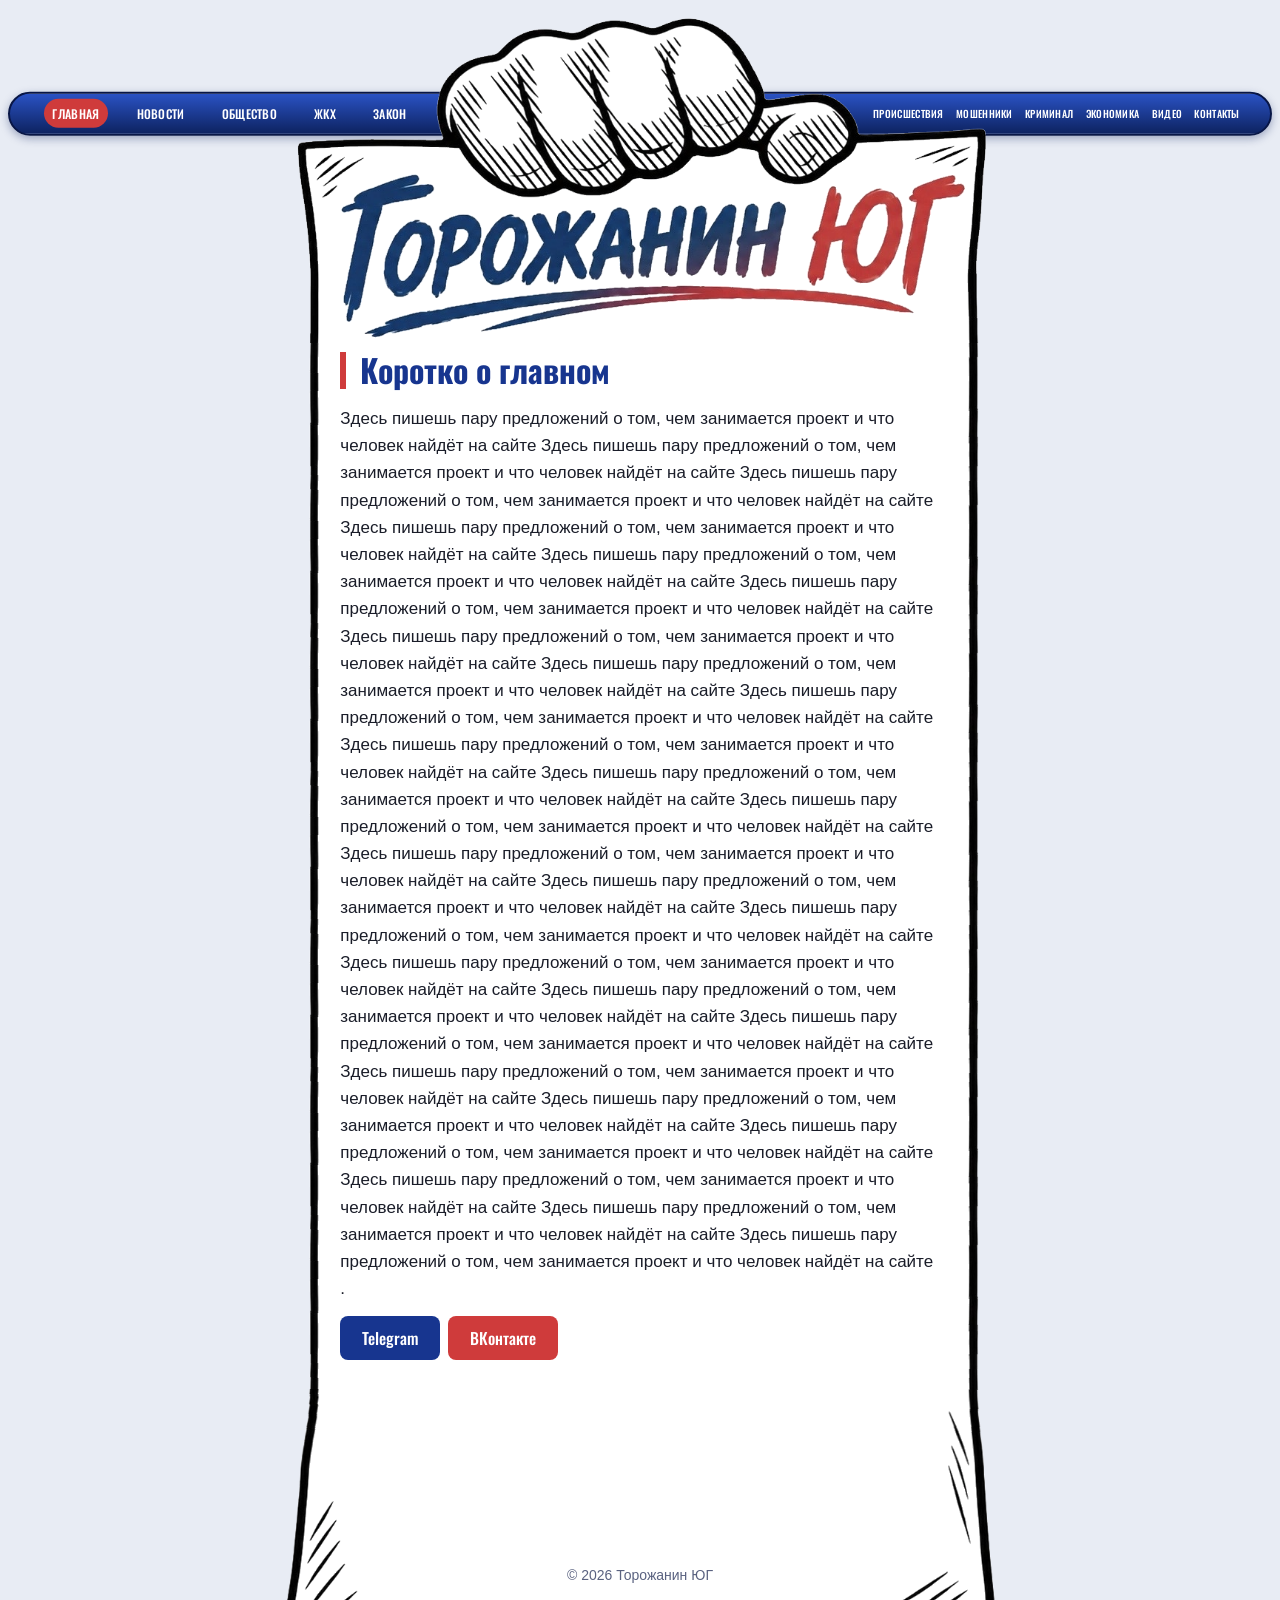
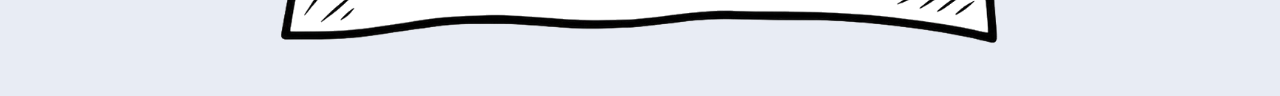
==== index.html @ 37af3f86 "Update index.html" ====
<!DOCTYPE html>
<html lang="ru">
<head>
<meta charset="UTF-8">
<meta name="viewport" content="width=device-width, initial-scale=1">
<title>Главная — Торожанин ЮГ</title>
<meta name="description" content="Торожанин ЮГ: Главная">
<link href="https://fonts.googleapis.com/css2?family=Oswald:wght@500;700&display=swap" rel="stylesheet">
<link rel="stylesheet" href="style.css">
</head>
<body>
<main>
<h1>Коротко о главном</h1>
<p>Здесь пишешь пару предложений о том, чем занимается проект и что человек найдёт на сайте
  Здесь пишешь пару предложений о том, чем занимается проект и что человек найдёт на сайте
  Здесь пишешь пару предложений о том, чем занимается проект и что человек найдёт на сайте
  Здесь пишешь пару предложений о том, чем занимается проект и что человек найдёт на сайте
  
  Здесь пишешь пару предложений о том, чем занимается проект и что человек найдёт на сайте
  
  Здесь пишешь пару предложений о том, чем занимается проект и что человек найдёт на сайте
  
  Здесь пишешь пару предложений о том, чем занимается проект и что человек найдёт на сайте
  
  Здесь пишешь пару предложений о том, чем занимается проект и что человек найдёт на сайте
  
  Здесь пишешь пару предложений о том, чем занимается проект и что человек найдёт на сайте
  
  Здесь пишешь пару предложений о том, чем занимается проект и что человек найдёт на сайте
  
  Здесь пишешь пару предложений о том, чем занимается проект и что человек найдёт на сайте
  
  Здесь пишешь пару предложений о том, чем занимается проект и что человек найдёт на сайте
  
  Здесь пишешь пару предложений о том, чем занимается проект и что человек найдёт на сайте
  
  Здесь пишешь пару предложений о том, чем занимается проект и что человек найдёт на сайте
  
  Здесь пишешь пару предложений о том, чем занимается проект и что человек найдёт на сайте
  
  Здесь пишешь пару предложений о том, чем занимается проект и что человек найдёт на сайте
  
  Здесь пишешь пару предложений о том, чем занимается проект и что человек найдёт на сайте
  
  
  Здесь пишешь пару предложений о том, чем занимается проект и что человек найдёт на сайте
  
  Здесь пишешь пару предложений о том, чем занимается проект и что человек найдёт на сайте
  
  Здесь пишешь пару предложений о том, чем занимается проект и что человек найдёт на сайте
  
  Здесь пишешь пару предложений о том, чем занимается проект и что человек найдёт на сайте
  
  Здесь пишешь пару предложений о том, чем занимается проект и что человек найдёт на сайте
  
  Здесь пишешь пару предложений о том, чем занимается проект и что человек найдёт на сайте
  
  Здесь пишешь пару предложений о том, чем занимается проект и что человек найдёт на сайте
  
  .</p>
<p><a class="btn" href="#">Telegram</a><a class="btn red" href="#">ВКонтакте</a></p>
</main>
<script src="site.js"></script>
</body>
</html>
---- style.css ----
:root{--navy:#17358f;--navy2:#0d2260;--red:#cf3b3b;--bg:#e8ecf4;--ink:#1a1d29;--W:740px;--fw:430px;
--head:"Oswald","Arial Narrow",Impact,sans-serif}
*{box-sizing:border-box}
body{margin:0;padding:0 8px 40px;background:var(--bg);color:var(--ink);font:17px/1.6 Arial,Helvetica,sans-serif;overflow-x:hidden}
.sheet{width:min(100%,var(--W));margin:0 auto}
.sheet-top{position:relative;margin-top:14px}
.sheet-top .top{display:block;width:100%;height:auto;position:relative;z-index:2;pointer-events:none}
.pill,.links{position:absolute;left:50%;top:30.3%;transform:translate(-50%,-50%);width:min(calc(100vw - 16px),1360px);height:max(13.5%,40px)}
.pill{z-index:1;border-radius:999px;border:2px solid #081646;background:linear-gradient(#2a52c4,var(--navy2));box-shadow:0 3px 8px rgba(13,34,96,.35)}
.links{z-index:3;pointer-events:none}
.menu{display:grid;grid-template-columns:minmax(0,1fr) var(--fw) minmax(0,1fr);align-items:center;height:100%;padding:0 26px}
.l,.r{display:flex;justify-content:space-around;align-items:center}
.menu a{pointer-events:auto;font:500 12px var(--head);letter-spacing:.3px;text-transform:uppercase;color:#fff;text-decoration:none;padding:6px 8px;border-radius:999px;white-space:nowrap}
.r{padding-left:12px}.r a{font-size:10px;padding:5px 6px}
.menu a:hover,.menu a.on{background:var(--red)}
.burger{display:none}
.sheet-body{margin-top:-1px;min-height:260px;padding:4px 9.5% 8px;background:url(tile.png) repeat-y;background-size:100% auto}
.sheet-bottom{position:relative;margin-top:-1px}
.sheet-bottom img{display:block;width:100%;height:auto}
.sheet-bottom p{position:absolute;left:0;right:0;bottom:26%;margin:0;text-align:center;font-size:14px;color:#5a6280}
h1{margin:6px 0 16px;padding-left:14px;border-left:6px solid var(--red);font:700 32px/1.15 var(--head);color:var(--navy)}
p{margin:0 0 14px}
.btn{display:inline-block;margin:0 8px 8px 0;padding:10px 22px;border-radius:8px;background:var(--navy);color:#fff;font:500 16px var(--head);text-decoration:none}
.btn.red{background:var(--red)}.btn:hover{background:var(--ink)}
.video{aspect-ratio:16/9;display:grid;place-items:center;margin:0 0 16px;border-radius:10px;background:#dfe5f1;color:#4a5575;text-align:center;padding:12px}
.video iframe{width:100%;height:100%;border:0;border-radius:10px}
a:focus-visible,button:focus-visible{outline:3px solid var(--red);outline-offset:3px}
@media(max-width:1279px){
.menu{display:none;position:absolute;top:calc(100% + 8px);right:10px;width:min(270px,calc(100% - 20px));height:auto;padding:10px;grid-template-columns:none;background:var(--navy2);border:2px solid #081646;border-radius:14px;pointer-events:auto}
.open .menu{display:block}
.l,.r{flex-direction:column;align-items:stretch}
.menu a,.r a{display:block;font-size:15px;padding:10px 14px}
.burger{display:block;pointer-events:auto;position:absolute;right:14px;top:50%;transform:translateY(-50%);border:0;border-radius:999px;padding:6px 16px;background:var(--red);color:#fff;font:500 13px var(--head);cursor:pointer}
}
@media(max-width:560px){body{font-size:16px}h1{font-size:26px}.sheet-body{padding:2px 9%}}
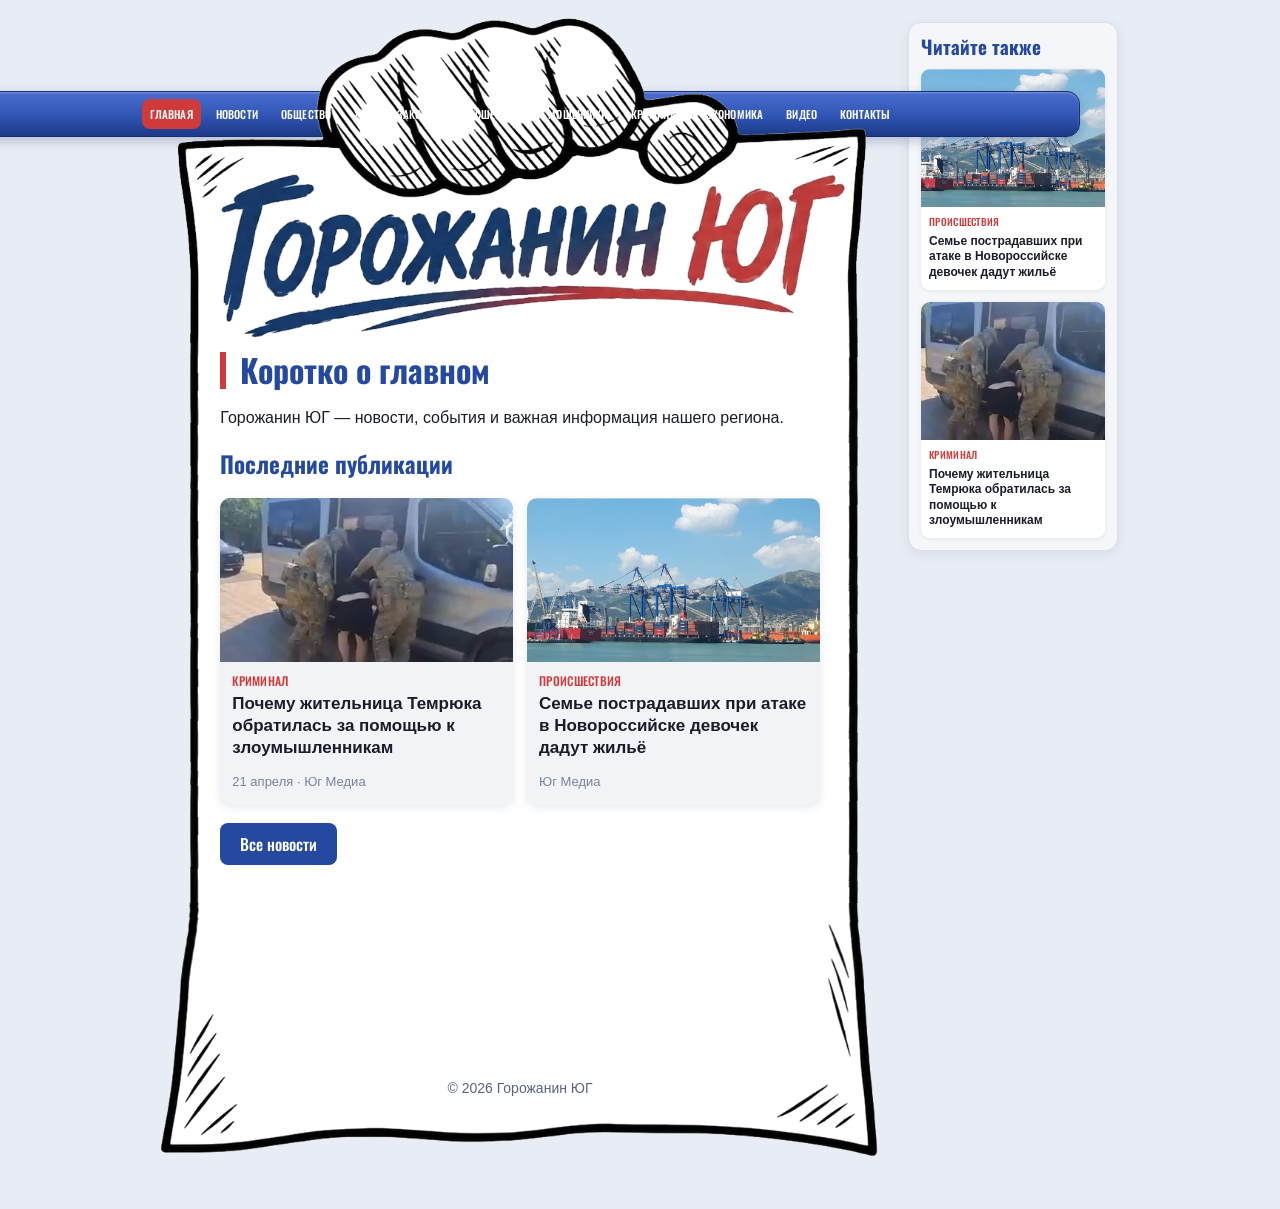
==== commit d3c32f84: "Add files via upload" ====
--- a/index.html
+++ b/index.html
@@ -1,65 +1,15 @@
 <!DOCTYPE html>
-<html lang="ru">
-<head>
-<meta charset="UTF-8">
-<meta name="viewport" content="width=device-width, initial-scale=1">
-<title>Главная — Торожанин ЮГ</title>
-<meta name="description" content="Торожанин ЮГ: Главная">
-<link href="https://fonts.googleapis.com/css2?family=Oswald:wght@500;700&display=swap" rel="stylesheet">
-<link rel="stylesheet" href="style.css">
-</head>
-<body>
-<main>
+<html lang="ru"><head>
+<meta charset="UTF-8"><meta name="viewport" content="width=device-width, initial-scale=1">
+<title>Главная — Горожанин ЮГ</title><meta name="description" content="Горожанин ЮГ: новости юга России">
+<link href="https://fonts.googleapis.com/css2?family=Oswald:wght@500;700&display=swap" rel="stylesheet"><link rel="stylesheet" href="style.css">
+</head><body><main>
 <h1>Коротко о главном</h1>
-<p>Здесь пишешь пару предложений о том, чем занимается проект и что человек найдёт на сайте
-  Здесь пишешь пару предложений о том, чем занимается проект и что человек найдёт на сайте
-  Здесь пишешь пару предложений о том, чем занимается проект и что человек найдёт на сайте
-  Здесь пишешь пару предложений о том, чем занимается проект и что человек найдёт на сайте
-  
-  Здесь пишешь пару предложений о том, чем занимается проект и что человек найдёт на сайте
-  
-  Здесь пишешь пару предложений о том, чем занимается проект и что человек найдёт на сайте
-  
-  Здесь пишешь пару предложений о том, чем занимается проект и что человек найдёт на сайте
-  
-  Здесь пишешь пару предложений о том, чем занимается проект и что человек найдёт на сайте
-  
-  Здесь пишешь пару предложений о том, чем занимается проект и что человек найдёт на сайте
-  
-  Здесь пишешь пару предложений о том, чем занимается проект и что человек найдёт на сайте
-  
-  Здесь пишешь пару предложений о том, чем занимается проект и что человек найдёт на сайте
-  
-  Здесь пишешь пару предложений о том, чем занимается проект и что человек найдёт на сайте
-  
-  Здесь пишешь пару предложений о том, чем занимается проект и что человек найдёт на сайте
-  
-  Здесь пишешь пару предложений о том, чем занимается проект и что человек найдёт на сайте
-  
-  Здесь пишешь пару предложений о том, чем занимается проект и что человек найдёт на сайте
-  
-  Здесь пишешь пару предложений о том, чем занимается проект и что человек найдёт на сайте
-  
-  Здесь пишешь пару предложений о том, чем занимается проект и что человек найдёт на сайте
-  
-  
-  Здесь пишешь пару предложений о том, чем занимается проект и что человек найдёт на сайте
-  
-  Здесь пишешь пару предложений о том, чем занимается проект и что человек найдёт на сайте
-  
-  Здесь пишешь пару предложений о том, чем занимается проект и что человек найдёт на сайте
-  
-  Здесь пишешь пару предложений о том, чем занимается проект и что человек найдёт на сайте
-  
-  Здесь пишешь пару предложений о том, чем занимается проект и что человек найдёт на сайте
-  
-  Здесь пишешь пару предложений о том, чем занимается проект и что человек найдёт на сайте
-  
-  Здесь пишешь пару предложений о том, чем занимается проект и что человек найдёт на сайте
-  
-  .</p>
-<p><a class="btn" href="#">Telegram</a><a class="btn red" href="#">ВКонтакте</a></p>
-</main>
-<script src="site.js"></script>
-</body>
-</html>
+<p>Горожанин ЮГ — новости, события и важная информация нашего региона.</p>
+<h2 class="section-title">Последние публикации</h2>
+<div class="news-grid">
+<a class="news-card" href="crime.html"><img src="news-temryuk.jpg" alt="Кадр из публикации о жительнице Темрюка"><div class="news-card-text"><span class="news-category">Криминал</span><h3>Почему жительница Темрюка обратилась за помощью к злоумышленникам</h3><span class="news-date">21 апреля · Юг Медиа</span></div></a>
+<a class="news-card" href="incidents.html"><img src="news-novorossiysk.jpg" alt="Повреждённый фасад жилого дома в Новороссийске"><div class="news-card-text"><span class="news-category">Происшествия</span><h3>Семье пострадавших при атаке в Новороссийске девочек дадут жильё</h3><span class="news-date">Юг Медиа</span></div></a>
+</div>
+<p class="all-news"><a class="btn" href="news.html">Все новости</a></p>
+</main><script src="site.js"></script></body></html>
--- a/style.css
+++ b/style.css
@@ -1,35 +1,47 @@
-:root{--navy:#17358f;--navy2:#0d2260;--red:#cf3b3b;--bg:#e8ecf4;--ink:#1a1d29;--W:740px;--fw:430px;
---head:"Oswald","Arial Narrow",Impact,sans-serif}
+ :root{--navy:#24499f;--navy2:#173477;--red:#cf3b3b;--bg:#e8ecf4;--ink:#1a1d29;--W:740px;--head:"Oswald","Arial Narrow",Impact,sans-serif}
 *{box-sizing:border-box}
-body{margin:0;padding:0 8px 40px;background:var(--bg);color:var(--ink);font:17px/1.6 Arial,Helvetica,sans-serif;overflow-x:hidden}
-.sheet{width:min(100%,var(--W));margin:0 auto}
+body{margin:0;padding:0 12px 40px;background:var(--bg);color:var(--ink);font:16px/1.6 Arial,Helvetica,sans-serif;overflow-x:hidden}
+.page-layout{width:min(100%,980px);margin:0 auto;display:flex;align-items:flex-start;gap:18px}
+.sheet{width:min(100%,var(--W));flex:0 1 740px;min-width:0;margin:0}
 .sheet-top{position:relative;margin-top:14px}
 .sheet-top .top{display:block;width:100%;height:auto;position:relative;z-index:2;pointer-events:none}
-.pill,.links{position:absolute;left:50%;top:30.3%;transform:translate(-50%,-50%);width:min(calc(100vw - 16px),1360px);height:max(13.5%,40px)}
-.pill{z-index:1;border-radius:999px;border:2px solid #081646;background:linear-gradient(#2a52c4,var(--navy2));box-shadow:0 3px 8px rgba(13,34,96,.35)}
-.links{z-index:3;pointer-events:none}
-.menu{display:grid;grid-template-columns:minmax(0,1fr) var(--fw) minmax(0,1fr);align-items:center;height:100%;padding:0 26px}
-.l,.r{display:flex;justify-content:space-around;align-items:center}
-.menu a{pointer-events:auto;font:500 12px var(--head);letter-spacing:.3px;text-transform:uppercase;color:#fff;text-decoration:none;padding:6px 8px;border-radius:999px;white-space:nowrap}
-.r{padding-left:12px}.r a{font-size:10px;padding:5px 6px}
+.pill,.links{position:absolute;left:50%;top:30.3%;transform:translate(-50%,-50%);width:min(calc(100vw - 24px),1120px);height:46px}
+.pill{z-index:1;border-radius:13px;border:1px solid #172e70;background:linear-gradient(180deg,#496ed0 0%,#3156b5 52%,#1b3987 100%);box-shadow:0 4px 12px rgba(13,34,96,.24),inset 0 1px 2px rgba(255,255,255,.28)}
+.links{z-index:4;pointer-events:none}
+.menu{display:flex;align-items:center;justify-content:center;gap:clamp(2px,.55vw,9px);height:100%;padding:0 12px;white-space:nowrap}
+.menu a{pointer-events:auto;font:500 11px var(--head);letter-spacing:.15px;text-transform:uppercase;color:#fff;text-decoration:none;padding:7px 8px;border-radius:8px;white-space:nowrap;transition:background .18s ease}
 .menu a:hover,.menu a.on{background:var(--red)}
 .burger{display:none}
-.sheet-body{margin-top:-1px;min-height:260px;padding:4px 9.5% 8px;background:url(tile.png) repeat-y;background-size:100% auto}
+.sheet-body{position:relative;z-index:1;margin-top:-1px;min-height:260px;padding:4px 9.5% 16px;background:url(tile.png) repeat-y;background-size:100% auto}
 .sheet-bottom{position:relative;margin-top:-1px}
 .sheet-bottom img{display:block;width:100%;height:auto}
 .sheet-bottom p{position:absolute;left:0;right:0;bottom:26%;margin:0;text-align:center;font-size:14px;color:#5a6280}
 h1{margin:6px 0 16px;padding-left:14px;border-left:6px solid var(--red);font:700 32px/1.15 var(--head);color:var(--navy)}
+h2{font:700 23px/1.25 var(--head);color:var(--navy)}
 p{margin:0 0 14px}
-.btn{display:inline-block;margin:0 8px 8px 0;padding:10px 22px;border-radius:8px;background:var(--navy);color:#fff;font:500 16px var(--head);text-decoration:none}
-.btn.red{background:var(--red)}.btn:hover{background:var(--ink)}
+.btn{display:inline-block;margin:0 8px 8px 0;padding:9px 20px;border-radius:8px;background:var(--navy);color:#fff;font:500 16px var(--head);text-decoration:none}
+.btn:hover{background:var(--ink)}
+.news-grid{display:grid;grid-template-columns:repeat(2,minmax(0,1fr));gap:14px}
+.news-card{display:block;overflow:hidden;border-radius:10px;background:#f1f3f7;color:var(--ink);text-decoration:none;box-shadow:0 2px 8px rgba(20,35,70,.10);transition:transform .18s,box-shadow .18s}
+.news-card:hover,.side-card:hover{transform:translateY(-2px);box-shadow:0 5px 14px rgba(20,35,70,.16)}
+.news-card img{display:block;width:100%;aspect-ratio:16/9;object-fit:cover}
+.news-card-text{padding:10px 12px 12px}
+.news-category,.side-category{display:block;color:var(--red);font:500 12px var(--head);text-transform:uppercase;letter-spacing:.3px}
+.news-card h3{margin:4px 0 8px;font:600 17px/1.3 Arial,sans-serif;color:var(--ink)}
+.news-date{font-size:13px;color:#78839b}
+.all-news{margin-top:18px}
+.article-image{display:block;width:100%;max-height:360px;object-fit:cover;border-radius:9px;margin:0 0 14px}
+.article h2{margin:0 0 8px}
+.sidebar{flex:0 0 210px;margin-top:22px;padding:12px;background:#f5f6fa;border:1px solid #d9dfed;border-radius:13px;box-shadow:0 3px 12px rgba(20,35,70,.08)}
+.sidebar h2{margin:0 0 10px;font-size:19px}
+.side-card{display:block;margin-bottom:12px;overflow:hidden;border-radius:9px;background:#fff;color:var(--ink);text-decoration:none;box-shadow:0 1px 5px rgba(20,35,70,.08);transition:transform .18s,box-shadow .18s}
+.side-card:last-child{margin-bottom:0}
+.side-card img{display:block;width:100%;aspect-ratio:4/3;object-fit:cover}
+.side-card strong{display:block;padding:5px 8px 9px;font-size:12px;line-height:1.3}
+.side-category{padding:7px 8px 0;font-size:10px}
 .video{aspect-ratio:16/9;display:grid;place-items:center;margin:0 0 16px;border-radius:10px;background:#dfe5f1;color:#4a5575;text-align:center;padding:12px}
 .video iframe{width:100%;height:100%;border:0;border-radius:10px}
 a:focus-visible,button:focus-visible{outline:3px solid var(--red);outline-offset:3px}
-@media(max-width:1279px){
-.menu{display:none;position:absolute;top:calc(100% + 8px);right:10px;width:min(270px,calc(100% - 20px));height:auto;padding:10px;grid-template-columns:none;background:var(--navy2);border:2px solid #081646;border-radius:14px;pointer-events:auto}
-.open .menu{display:block}
-.l,.r{flex-direction:column;align-items:stretch}
-.menu a,.r a{display:block;font-size:15px;padding:10px 14px}
-.burger{display:block;pointer-events:auto;position:absolute;right:14px;top:50%;transform:translateY(-50%);border:0;border-radius:999px;padding:6px 16px;background:var(--red);color:#fff;font:500 13px var(--head);cursor:pointer}
-}
-@media(max-width:560px){body{font-size:16px}h1{font-size:26px}.sheet-body{padding:2px 9%}}
+@media(max-width:900px){.page-layout{display:block;width:min(100%,740px)}.sheet{width:100%}.sidebar{width:100%;margin:14px 0 0;display:grid;grid-template-columns:repeat(2,minmax(0,1fr));gap:10px}.sidebar h2{grid-column:1/-1;margin-bottom:0}.side-card{margin:0}}
+@media(max-width:760px){.pill,.links{width:calc(100vw - 24px);height:44px}.menu{display:none;position:absolute;top:calc(100% + 8px);right:8px;width:min(280px,calc(100vw - 32px));height:auto;padding:9px;white-space:normal;align-items:stretch;flex-direction:column;gap:2px;background:var(--navy2);border:1px solid #10265f;border-radius:12px;box-shadow:0 7px 18px rgba(0,0,0,.2);pointer-events:auto}.links.open .menu{display:flex}.menu a{display:block;font-size:14px;padding:9px 12px}.burger{display:block;pointer-events:auto;position:absolute;right:12px;top:50%;transform:translateY(-50%);border:0;border-radius:8px;padding:7px 15px;background:var(--red);color:#fff;font:500 13px var(--head);cursor:pointer}}
+@media(max-width:560px){body{padding:0 7px 28px;font-size:15px}h1{font-size:26px}.sheet-body{padding:2px 8% 14px}.news-grid{grid-template-columns:1fr}.sidebar{grid-template-columns:repeat(2,minmax(0,1fr))}.news-card h3{font-size:16px}}
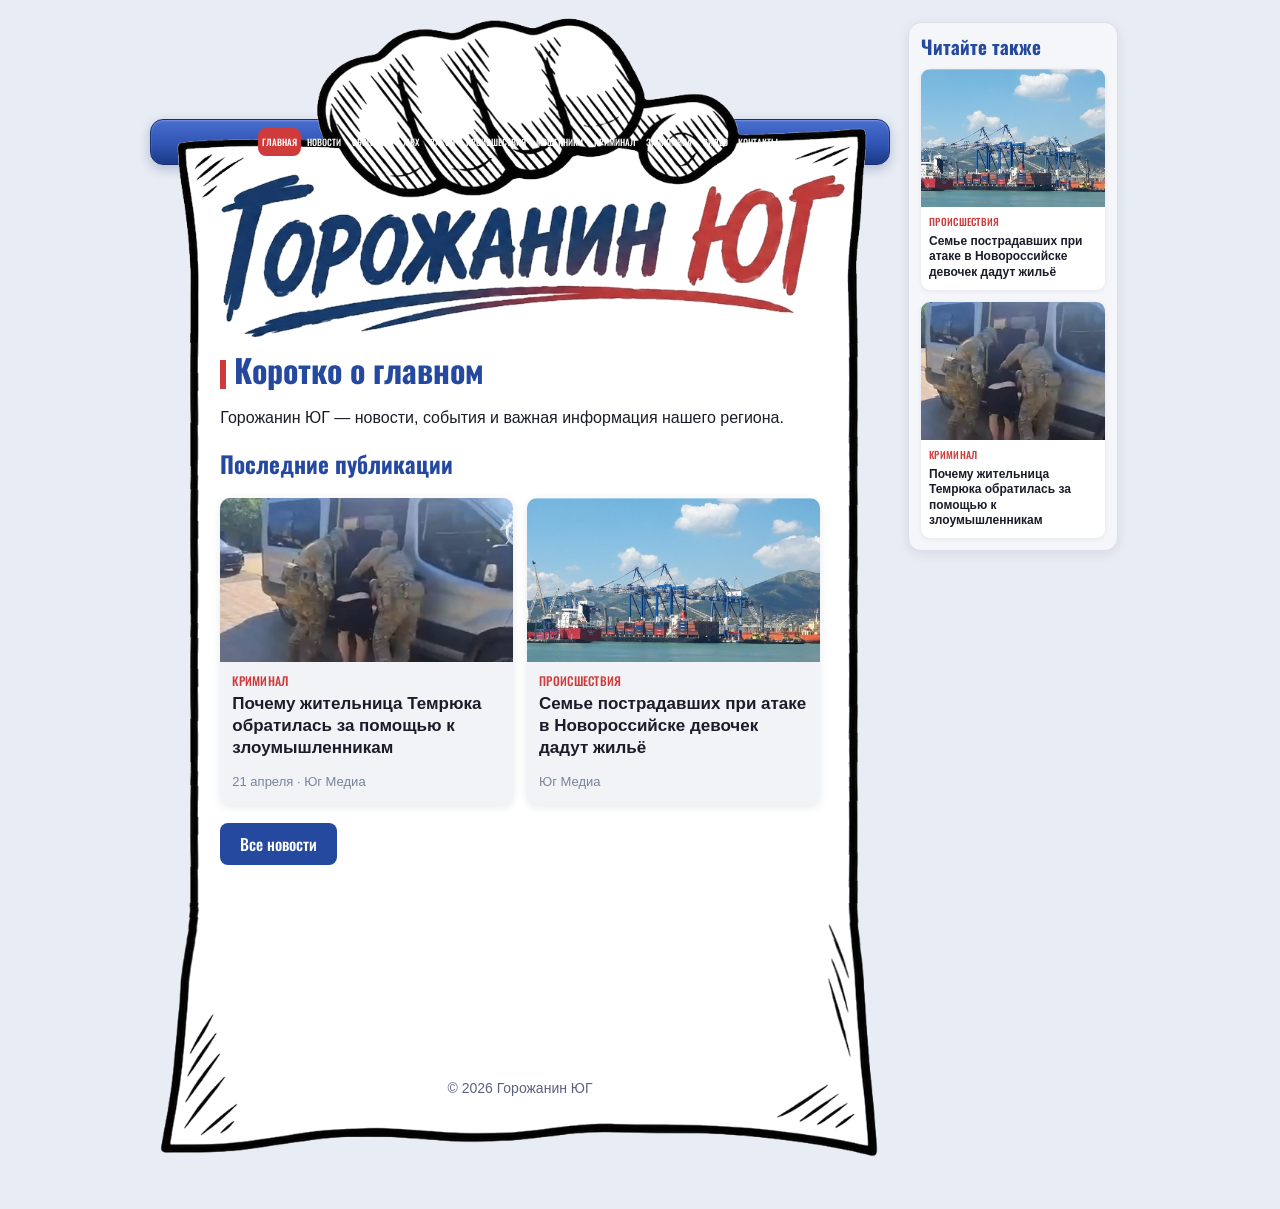
==== commit 3d08565b: "Add files via upload" ====
--- a/index.html
+++ b/index.html
@@ -2,7 +2,7 @@
 <html lang="ru"><head>
 <meta charset="UTF-8"><meta name="viewport" content="width=device-width, initial-scale=1">
 <title>Главная — Горожанин ЮГ</title><meta name="description" content="Горожанин ЮГ: новости юга России">
-<link href="https://fonts.googleapis.com/css2?family=Oswald:wght@500;700&display=swap" rel="stylesheet"><link rel="stylesheet" href="style.css">
+<link href="https://fonts.googleapis.com/css2?family=Oswald:wght@500;700&display=swap" rel="stylesheet"><link rel="stylesheet" href="style.css?v=3">
 </head><body><main>
 <h1>Коротко о главном</h1>
 <p>Горожанин ЮГ — новости, события и важная информация нашего региона.</p>
--- a/style.css
+++ b/style.css
@@ -5,18 +5,19 @@
 .sheet{width:min(100%,var(--W));flex:0 1 740px;min-width:0;margin:0}
 .sheet-top{position:relative;margin-top:14px}
 .sheet-top .top{display:block;width:100%;height:auto;position:relative;z-index:2;pointer-events:none}
-.pill,.links{position:absolute;left:50%;top:30.3%;transform:translate(-50%,-50%);width:min(calc(100vw - 24px),1120px);height:46px}
+.pill,.links{position:absolute;left:50%;top:39%;transform:translate(-50%,-50%);width:100%;height:46px}
 .pill{z-index:1;border-radius:13px;border:1px solid #172e70;background:linear-gradient(180deg,#496ed0 0%,#3156b5 52%,#1b3987 100%);box-shadow:0 4px 12px rgba(13,34,96,.24),inset 0 1px 2px rgba(255,255,255,.28)}
 .links{z-index:4;pointer-events:none}
-.menu{display:flex;align-items:center;justify-content:center;gap:clamp(2px,.55vw,9px);height:100%;padding:0 12px;white-space:nowrap}
-.menu a{pointer-events:auto;font:500 11px var(--head);letter-spacing:.15px;text-transform:uppercase;color:#fff;text-decoration:none;padding:7px 8px;border-radius:8px;white-space:nowrap;transition:background .18s ease}
+.menu{display:flex;align-items:center;justify-content:center;gap:clamp(0px,.2vw,3px);height:100%;padding:0 5px;white-space:nowrap;max-width:100%;}
+.menu a{pointer-events:auto;font:500 9px var(--head);letter-spacing:0;text-transform:uppercase;color:#fff;text-decoration:none;padding:7px 4px;border-radius:8px;white-space:nowrap;transition:background .18s ease}
 .menu a:hover,.menu a.on{background:var(--red)}
 .burger{display:none}
 .sheet-body{position:relative;z-index:1;margin-top:-1px;min-height:260px;padding:4px 9.5% 16px;background:url(tile.png) repeat-y;background-size:100% auto}
 .sheet-bottom{position:relative;margin-top:-1px}
 .sheet-bottom img{display:block;width:100%;height:auto}
 .sheet-bottom p{position:absolute;left:0;right:0;bottom:26%;margin:0;text-align:center;font-size:14px;color:#5a6280}
-h1{margin:6px 0 16px;padding-left:14px;border-left:6px solid var(--red);font:700 32px/1.15 var(--head);color:var(--navy)}
+h1{position:relative;margin:6px 0 16px;padding-left:14px;border-left:0;font:700 32px/1.15 var(--head);color:var(--navy)}
+h1::before{content:"";position:absolute;left:0;top:8px;width:6px;height:calc(100% - 8px);background:var(--red)}
 h2{font:700 23px/1.25 var(--head);color:var(--navy)}
 p{margin:0 0 14px}
 .btn{display:inline-block;margin:0 8px 8px 0;padding:9px 20px;border-radius:8px;background:var(--navy);color:#fff;font:500 16px var(--head);text-decoration:none}
@@ -43,5 +44,10 @@
 .video iframe{width:100%;height:100%;border:0;border-radius:10px}
 a:focus-visible,button:focus-visible{outline:3px solid var(--red);outline-offset:3px}
 @media(max-width:900px){.page-layout{display:block;width:min(100%,740px)}.sheet{width:100%}.sidebar{width:100%;margin:14px 0 0;display:grid;grid-template-columns:repeat(2,minmax(0,1fr));gap:10px}.sidebar h2{grid-column:1/-1;margin-bottom:0}.side-card{margin:0}}
-@media(max-width:760px){.pill,.links{width:calc(100vw - 24px);height:44px}.menu{display:none;position:absolute;top:calc(100% + 8px);right:8px;width:min(280px,calc(100vw - 32px));height:auto;padding:9px;white-space:normal;align-items:stretch;flex-direction:column;gap:2px;background:var(--navy2);border:1px solid #10265f;border-radius:12px;box-shadow:0 7px 18px rgba(0,0,0,.2);pointer-events:auto}.links.open .menu{display:flex}.menu a{display:block;font-size:14px;padding:9px 12px}.burger{display:block;pointer-events:auto;position:absolute;right:12px;top:50%;transform:translateY(-50%);border:0;border-radius:8px;padding:7px 15px;background:var(--red);color:#fff;font:500 13px var(--head);cursor:pointer}}
+@media(max-width:760px){.pill,.links{width:100%;height:44px;top:39%}.menu{display:none;position:absolute;top:calc(100% + 8px);right:8px;width:min(280px,calc(100vw - 32px));height:auto;padding:9px;white-space:normal;align-items:stretch;flex-direction:column;gap:2px;background:var(--navy2);border:1px solid #10265f;border-radius:12px;box-shadow:0 7px 18px rgba(0,0,0,.2);pointer-events:auto}.links.open .menu{display:flex}.menu a{display:block;font-size:14px;padding:9px 12px}.burger{display:block;pointer-events:auto;position:absolute;right:12px;top:50%;transform:translateY(-50%);border:0;border-radius:8px;padding:7px 15px;background:var(--red);color:#fff;font:500 13px var(--head);cursor:pointer}}
 @media(max-width:560px){body{padding:0 7px 28px;font-size:15px}h1{font-size:26px}.sheet-body{padding:2px 8% 14px}.news-grid{grid-template-columns:1fr}.sidebar{grid-template-columns:repeat(2,minmax(0,1fr))}.news-card h3{font-size:16px}}
+
+@media(min-width:761px) and (max-width:1050px){.menu{gap:1px;padding:0 6px}.menu a{font-size:9px;padding:7px 4px}}
+
+/* Header alignment correction v2 */
+@media(min-width:761px){.sheet-top .top{position:relative}.pill,.links{max-width:100%;}}
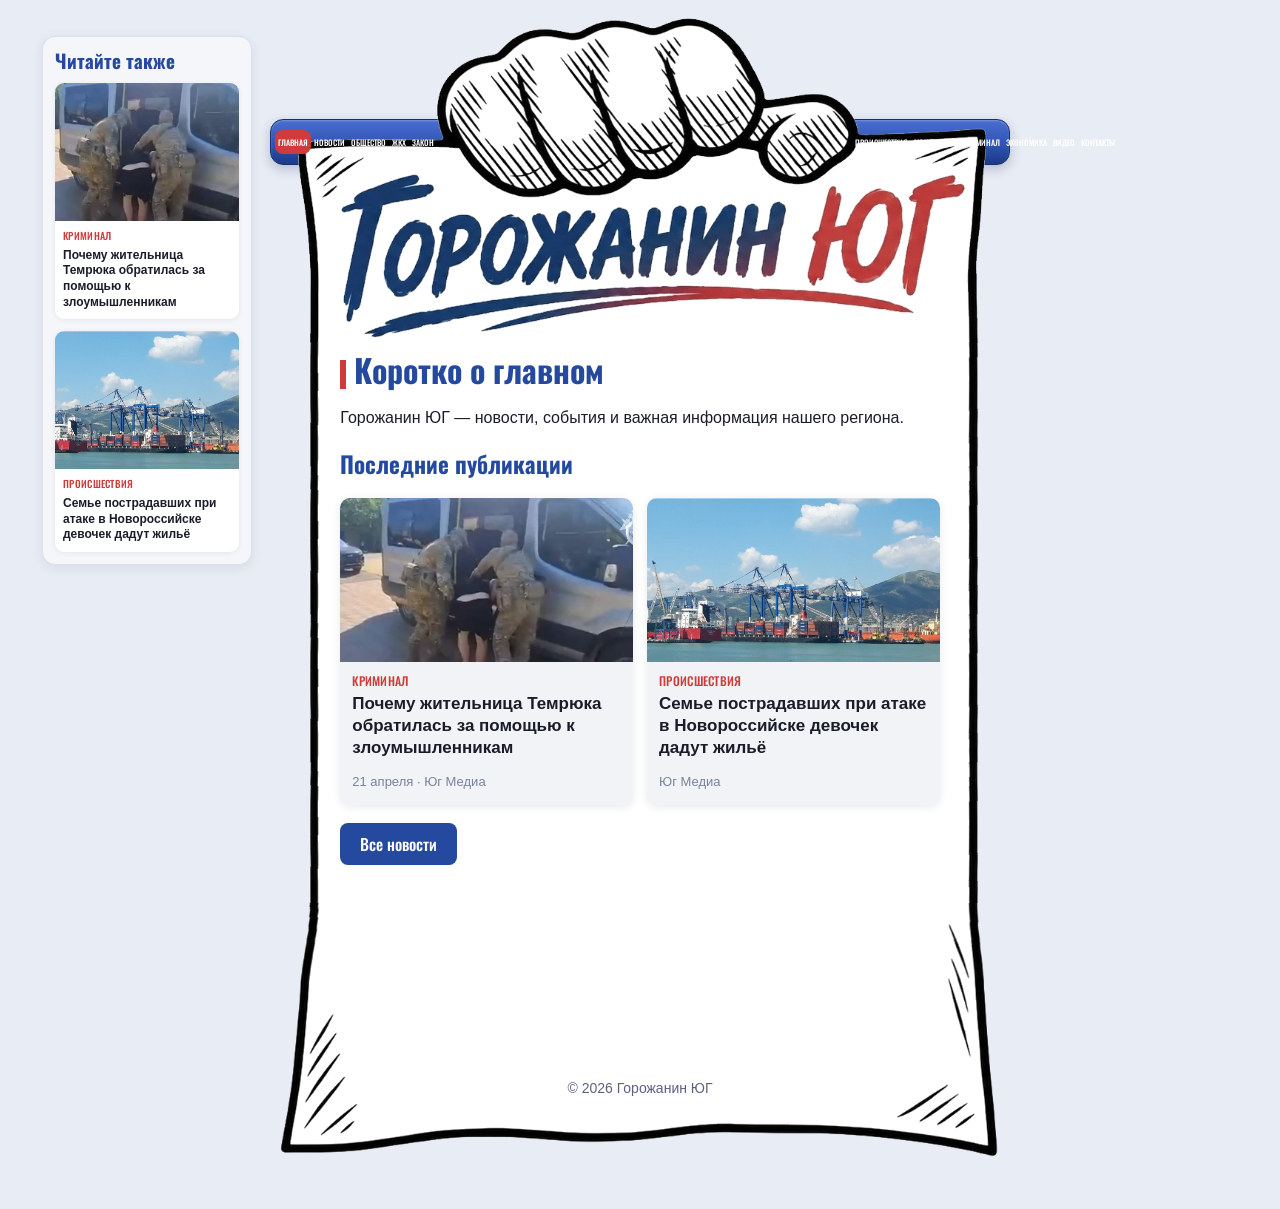
==== commit 97ee85d6: "Add files via upload" ====
--- a/index.html
+++ b/index.html
@@ -2,7 +2,7 @@
 <html lang="ru"><head>
 <meta charset="UTF-8"><meta name="viewport" content="width=device-width, initial-scale=1">
 <title>Главная — Горожанин ЮГ</title><meta name="description" content="Горожанин ЮГ: новости юга России">
-<link href="https://fonts.googleapis.com/css2?family=Oswald:wght@500;700&display=swap" rel="stylesheet"><link rel="stylesheet" href="style.css?v=3">
+<link href="https://fonts.googleapis.com/css2?family=Oswald:wght@500;700&display=swap" rel="stylesheet"><link rel="stylesheet" href="style.css?v=4">
 </head><body><main>
 <h1>Коротко о главном</h1>
 <p>Горожанин ЮГ — новости, события и важная информация нашего региона.</p>
--- a/style.css
+++ b/style.css
@@ -51,3 +51,98 @@
 
 /* Header alignment correction v2 */
 @media(min-width:761px){.sheet-top .top{position:relative}.pill,.links{max-width:100%;}}
+
+
+/* ===== FINAL LAYOUT FIX ===== */
+/* Keep the paper centered in the viewport; sidebar sits to its left without shifting it. */
+.page-layout{
+  display:block;
+  position:relative;
+  width:100%;
+  max-width:none;
+  margin:0 auto;
+}
+.sheet{
+  width:min(100%, var(--W));
+  margin:14px auto 0;
+  flex:none;
+}
+.sidebar{
+  position:absolute;
+  top:22px;
+  left:calc(50% - (var(--W) / 2) - 228px);
+  right:auto;
+  width:210px;
+  margin:0;
+  z-index:5;
+}
+/* Keep the fist artwork above the navigation bar. */
+.sheet-top{position:relative; isolation:isolate;}
+.sheet-top .top{position:relative;z-index:3;}
+.pill{z-index:1;}
+.links{z-index:4;}
+/* The menu has two groups, leaving the central fist area completely empty. */
+.menu{
+  display:grid;
+  grid-template-columns:minmax(0,21fr) minmax(0,58fr) minmax(0,21fr);
+  align-items:center;
+  justify-content:stretch;
+  gap:0;
+  padding:0 5px;
+}
+.menu-group{
+  display:flex;
+  align-items:center;
+  justify-content:space-around;
+  min-width:0;
+  gap:0;
+}
+.menu-gap{width:100%;display:block;}
+.menu-group a{
+  font-size:8px;
+  padding:6px 3px;
+  letter-spacing:0;
+}
+/* Responsive: sidebar moves below the centered paper on narrower screens. */
+@media(max-width:1100px){
+  .page-layout{width:min(100%,740px);}
+  .sheet{width:100%;margin:14px auto 0;}
+  .sidebar{
+    position:static;
+    width:100%;
+    margin:14px auto 0;
+    display:grid;
+    grid-template-columns:repeat(2,minmax(0,1fr));
+    gap:10px;
+  }
+  .sidebar h2{grid-column:1/-1;margin:0;}
+  .side-card{margin:0;}
+}
+@media(max-width:760px){
+  .pill,.links{width:100%;height:44px;top:39%;}
+  .menu{
+    display:none;
+    position:absolute;
+    top:calc(100% + 8px);
+    right:8px;
+    width:min(280px,calc(100vw - 32px));
+    height:auto;
+    padding:9px;
+    white-space:normal;
+    align-items:stretch;
+    grid-template-columns:1fr;
+    gap:0;
+    background:var(--navy2);
+    border:1px solid #10265f;
+    border-radius:12px;
+    box-shadow:0 7px 18px rgba(0,0,0,.2);
+    pointer-events:auto;
+  }
+  .links.open .menu{display:flex;}
+  .menu-group{display:flex;flex-direction:column;align-items:stretch;}
+  .menu-gap{display:none;}
+  .menu a,.menu-group a{display:block;font-size:14px;padding:9px 12px;}
+}
+@media(max-width:560px){
+  .sidebar{grid-template-columns:repeat(2,minmax(0,1fr));}
+}
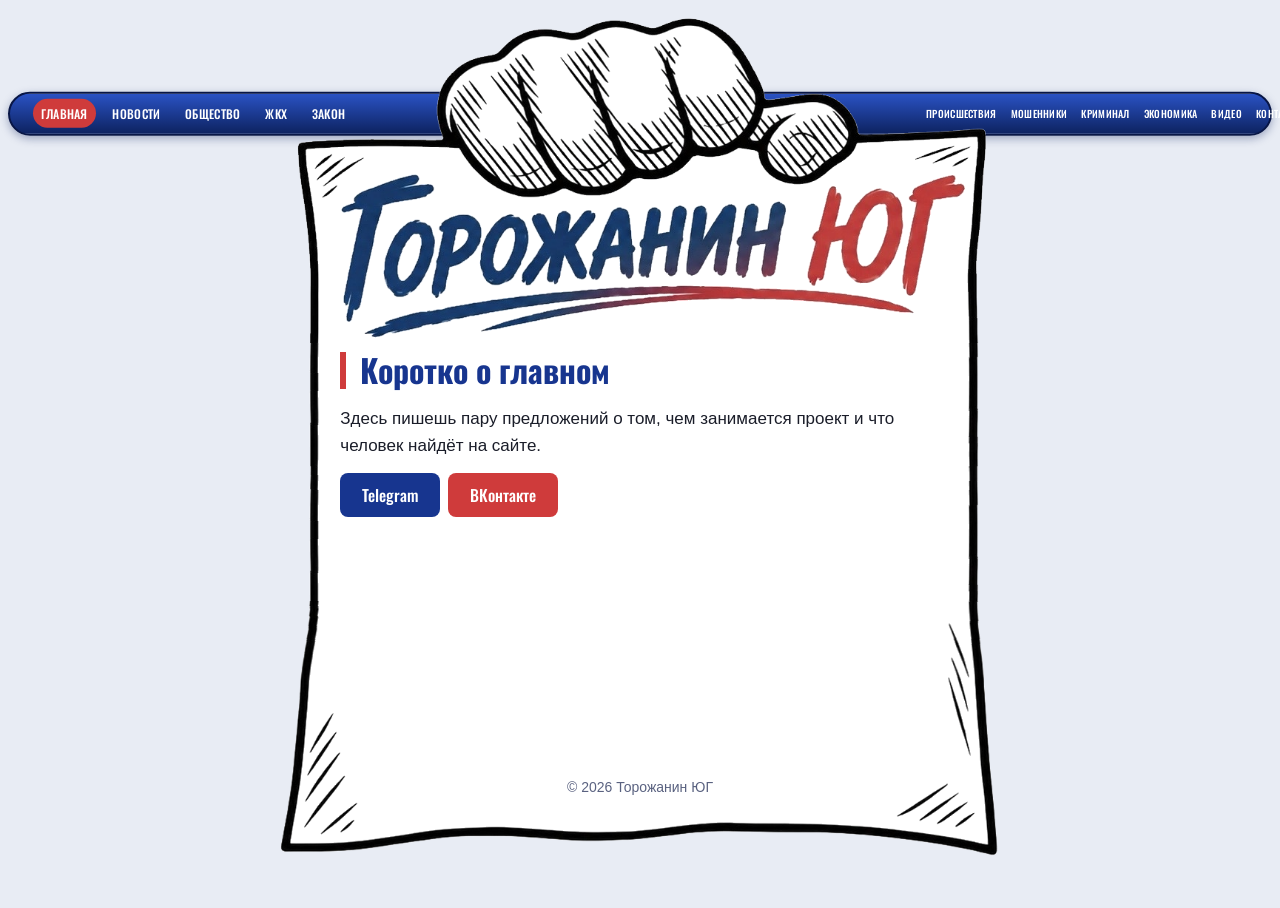
==== commit 355def98: "Add files via upload" ====
--- a/index.html
+++ b/index.html
@@ -1,15 +1,19 @@
 <!DOCTYPE html>
-<html lang="ru"><head>
-<meta charset="UTF-8"><meta name="viewport" content="width=device-width, initial-scale=1">
-<title>Главная — Горожанин ЮГ</title><meta name="description" content="Горожанин ЮГ: новости юга России">
-<link href="https://fonts.googleapis.com/css2?family=Oswald:wght@500;700&display=swap" rel="stylesheet"><link rel="stylesheet" href="style.css?v=4">
-</head><body><main>
+<html lang="ru">
+<head>
+<meta charset="UTF-8">
+<meta name="viewport" content="width=device-width, initial-scale=1">
+<title>Главная — Торожанин ЮГ</title>
+<meta name="description" content="Торожанин ЮГ: Главная">
+<link href="https://fonts.googleapis.com/css2?family=Oswald:wght@500;700&display=swap" rel="stylesheet">
+<link rel="stylesheet" href="style.css">
+</head>
+<body>
+<main>
 <h1>Коротко о главном</h1>
-<p>Горожанин ЮГ — новости, события и важная информация нашего региона.</p>
-<h2 class="section-title">Последние публикации</h2>
-<div class="news-grid">
-<a class="news-card" href="crime.html"><img src="news-temryuk.jpg" alt="Кадр из публикации о жительнице Темрюка"><div class="news-card-text"><span class="news-category">Криминал</span><h3>Почему жительница Темрюка обратилась за помощью к злоумышленникам</h3><span class="news-date">21 апреля · Юг Медиа</span></div></a>
-<a class="news-card" href="incidents.html"><img src="news-novorossiysk.jpg" alt="Повреждённый фасад жилого дома в Новороссийске"><div class="news-card-text"><span class="news-category">Происшествия</span><h3>Семье пострадавших при атаке в Новороссийске девочек дадут жильё</h3><span class="news-date">Юг Медиа</span></div></a>
-</div>
-<p class="all-news"><a class="btn" href="news.html">Все новости</a></p>
-</main><script src="site.js"></script></body></html>+<p>Здесь пишешь пару предложений о том, чем занимается проект и что человек найдёт на сайте.</p>
+<p><a class="btn" href="#">Telegram</a><a class="btn red" href="#">ВКонтакте</a></p>
+</main>
+<script src="site.js"></script>
+</body>
+</html>
--- a/style.css
+++ b/style.css
@@ -1,148 +1,35 @@
- :root{--navy:#24499f;--navy2:#173477;--red:#cf3b3b;--bg:#e8ecf4;--ink:#1a1d29;--W:740px;--head:"Oswald","Arial Narrow",Impact,sans-serif}
+:root{--navy:#17358f;--navy2:#0d2260;--red:#cf3b3b;--bg:#e8ecf4;--ink:#1a1d29;--W:740px;--fw:560px;
+--head:"Oswald","Arial Narrow",Impact,sans-serif}
 *{box-sizing:border-box}
-body{margin:0;padding:0 12px 40px;background:var(--bg);color:var(--ink);font:16px/1.6 Arial,Helvetica,sans-serif;overflow-x:hidden}
-.page-layout{width:min(100%,980px);margin:0 auto;display:flex;align-items:flex-start;gap:18px}
-.sheet{width:min(100%,var(--W));flex:0 1 740px;min-width:0;margin:0}
+body{margin:0;padding:0 8px 40px;background:var(--bg);color:var(--ink);font:17px/1.6 Arial,Helvetica,sans-serif;overflow-x:hidden}
+.sheet{width:min(100%,var(--W));margin:0 auto}
 .sheet-top{position:relative;margin-top:14px}
 .sheet-top .top{display:block;width:100%;height:auto;position:relative;z-index:2;pointer-events:none}
-.pill,.links{position:absolute;left:50%;top:39%;transform:translate(-50%,-50%);width:100%;height:46px}
-.pill{z-index:1;border-radius:13px;border:1px solid #172e70;background:linear-gradient(180deg,#496ed0 0%,#3156b5 52%,#1b3987 100%);box-shadow:0 4px 12px rgba(13,34,96,.24),inset 0 1px 2px rgba(255,255,255,.28)}
-.links{z-index:4;pointer-events:none}
-.menu{display:flex;align-items:center;justify-content:center;gap:clamp(0px,.2vw,3px);height:100%;padding:0 5px;white-space:nowrap;max-width:100%;}
-.menu a{pointer-events:auto;font:500 9px var(--head);letter-spacing:0;text-transform:uppercase;color:#fff;text-decoration:none;padding:7px 4px;border-radius:8px;white-space:nowrap;transition:background .18s ease}
+.pill,.links{position:absolute;left:50%;top:30.3%;transform:translate(-50%,-50%);width:min(calc(100vw - 16px),1360px);height:max(13.5%,40px)}
+.pill{z-index:1;border-radius:999px;border:2px solid #081646;background:linear-gradient(#2a52c4,var(--navy2));box-shadow:0 3px 8px rgba(13,34,96,.35)}
+.links{z-index:3;pointer-events:none}
+.menu{display:grid;grid-template-columns:minmax(0,1fr) var(--fw) minmax(0,1fr);align-items:center;height:100%;padding:0 18px}
+.l,.r{display:flex;justify-content:space-evenly;align-items:center;min-width:0;gap:2px}
+.menu a{pointer-events:auto;font:500 12px var(--head);letter-spacing:.3px;text-transform:uppercase;color:#fff;text-decoration:none;padding:6px 8px;border-radius:999px;white-space:nowrap}
+.r{padding-left:0}.r a{font-size:10px;padding:5px 6px}
 .menu a:hover,.menu a.on{background:var(--red)}
 .burger{display:none}
-.sheet-body{position:relative;z-index:1;margin-top:-1px;min-height:260px;padding:4px 9.5% 16px;background:url(tile.png) repeat-y;background-size:100% auto}
+.sheet-body{margin-top:-1px;min-height:260px;padding:4px 9.5% 8px;background:url(tile.png) repeat-y;background-size:100% auto}
 .sheet-bottom{position:relative;margin-top:-1px}
 .sheet-bottom img{display:block;width:100%;height:auto}
 .sheet-bottom p{position:absolute;left:0;right:0;bottom:26%;margin:0;text-align:center;font-size:14px;color:#5a6280}
-h1{position:relative;margin:6px 0 16px;padding-left:14px;border-left:0;font:700 32px/1.15 var(--head);color:var(--navy)}
-h1::before{content:"";position:absolute;left:0;top:8px;width:6px;height:calc(100% - 8px);background:var(--red)}
-h2{font:700 23px/1.25 var(--head);color:var(--navy)}
+h1{margin:6px 0 16px;padding-left:14px;border-left:6px solid var(--red);font:700 32px/1.15 var(--head);color:var(--navy)}
 p{margin:0 0 14px}
-.btn{display:inline-block;margin:0 8px 8px 0;padding:9px 20px;border-radius:8px;background:var(--navy);color:#fff;font:500 16px var(--head);text-decoration:none}
-.btn:hover{background:var(--ink)}
-.news-grid{display:grid;grid-template-columns:repeat(2,minmax(0,1fr));gap:14px}
-.news-card{display:block;overflow:hidden;border-radius:10px;background:#f1f3f7;color:var(--ink);text-decoration:none;box-shadow:0 2px 8px rgba(20,35,70,.10);transition:transform .18s,box-shadow .18s}
-.news-card:hover,.side-card:hover{transform:translateY(-2px);box-shadow:0 5px 14px rgba(20,35,70,.16)}
-.news-card img{display:block;width:100%;aspect-ratio:16/9;object-fit:cover}
-.news-card-text{padding:10px 12px 12px}
-.news-category,.side-category{display:block;color:var(--red);font:500 12px var(--head);text-transform:uppercase;letter-spacing:.3px}
-.news-card h3{margin:4px 0 8px;font:600 17px/1.3 Arial,sans-serif;color:var(--ink)}
-.news-date{font-size:13px;color:#78839b}
-.all-news{margin-top:18px}
-.article-image{display:block;width:100%;max-height:360px;object-fit:cover;border-radius:9px;margin:0 0 14px}
-.article h2{margin:0 0 8px}
-.sidebar{flex:0 0 210px;margin-top:22px;padding:12px;background:#f5f6fa;border:1px solid #d9dfed;border-radius:13px;box-shadow:0 3px 12px rgba(20,35,70,.08)}
-.sidebar h2{margin:0 0 10px;font-size:19px}
-.side-card{display:block;margin-bottom:12px;overflow:hidden;border-radius:9px;background:#fff;color:var(--ink);text-decoration:none;box-shadow:0 1px 5px rgba(20,35,70,.08);transition:transform .18s,box-shadow .18s}
-.side-card:last-child{margin-bottom:0}
-.side-card img{display:block;width:100%;aspect-ratio:4/3;object-fit:cover}
-.side-card strong{display:block;padding:5px 8px 9px;font-size:12px;line-height:1.3}
-.side-category{padding:7px 8px 0;font-size:10px}
+.btn{display:inline-block;margin:0 8px 8px 0;padding:10px 22px;border-radius:8px;background:var(--navy);color:#fff;font:500 16px var(--head);text-decoration:none}
+.btn.red{background:var(--red)}.btn:hover{background:var(--ink)}
 .video{aspect-ratio:16/9;display:grid;place-items:center;margin:0 0 16px;border-radius:10px;background:#dfe5f1;color:#4a5575;text-align:center;padding:12px}
 .video iframe{width:100%;height:100%;border:0;border-radius:10px}
 a:focus-visible,button:focus-visible{outline:3px solid var(--red);outline-offset:3px}
-@media(max-width:900px){.page-layout{display:block;width:min(100%,740px)}.sheet{width:100%}.sidebar{width:100%;margin:14px 0 0;display:grid;grid-template-columns:repeat(2,minmax(0,1fr));gap:10px}.sidebar h2{grid-column:1/-1;margin-bottom:0}.side-card{margin:0}}
-@media(max-width:760px){.pill,.links{width:100%;height:44px;top:39%}.menu{display:none;position:absolute;top:calc(100% + 8px);right:8px;width:min(280px,calc(100vw - 32px));height:auto;padding:9px;white-space:normal;align-items:stretch;flex-direction:column;gap:2px;background:var(--navy2);border:1px solid #10265f;border-radius:12px;box-shadow:0 7px 18px rgba(0,0,0,.2);pointer-events:auto}.links.open .menu{display:flex}.menu a{display:block;font-size:14px;padding:9px 12px}.burger{display:block;pointer-events:auto;position:absolute;right:12px;top:50%;transform:translateY(-50%);border:0;border-radius:8px;padding:7px 15px;background:var(--red);color:#fff;font:500 13px var(--head);cursor:pointer}}
-@media(max-width:560px){body{padding:0 7px 28px;font-size:15px}h1{font-size:26px}.sheet-body{padding:2px 8% 14px}.news-grid{grid-template-columns:1fr}.sidebar{grid-template-columns:repeat(2,minmax(0,1fr))}.news-card h3{font-size:16px}}
-
-@media(min-width:761px) and (max-width:1050px){.menu{gap:1px;padding:0 6px}.menu a{font-size:9px;padding:7px 4px}}
-
-/* Header alignment correction v2 */
-@media(min-width:761px){.sheet-top .top{position:relative}.pill,.links{max-width:100%;}}
-
-
-/* ===== FINAL LAYOUT FIX ===== */
-/* Keep the paper centered in the viewport; sidebar sits to its left without shifting it. */
-.page-layout{
-  display:block;
-  position:relative;
-  width:100%;
-  max-width:none;
-  margin:0 auto;
+@media(max-width:1279px){
+.menu{display:none;position:absolute;top:calc(100% + 8px);right:10px;width:min(270px,calc(100% - 20px));height:auto;padding:10px;grid-template-columns:none;background:var(--navy2);border:2px solid #081646;border-radius:14px;pointer-events:auto}
+.open .menu{display:block}
+.l,.r{flex-direction:column;align-items:stretch}
+.menu a,.r a{display:block;font-size:15px;padding:10px 14px}
+.burger{display:block;pointer-events:auto;position:absolute;right:14px;top:50%;transform:translateY(-50%);border:0;border-radius:999px;padding:6px 16px;background:var(--red);color:#fff;font:500 13px var(--head);cursor:pointer}
 }
-.sheet{
-  width:min(100%, var(--W));
-  margin:14px auto 0;
-  flex:none;
-}
-.sidebar{
-  position:absolute;
-  top:22px;
-  left:calc(50% - (var(--W) / 2) - 228px);
-  right:auto;
-  width:210px;
-  margin:0;
-  z-index:5;
-}
-/* Keep the fist artwork above the navigation bar. */
-.sheet-top{position:relative; isolation:isolate;}
-.sheet-top .top{position:relative;z-index:3;}
-.pill{z-index:1;}
-.links{z-index:4;}
-/* The menu has two groups, leaving the central fist area completely empty. */
-.menu{
-  display:grid;
-  grid-template-columns:minmax(0,21fr) minmax(0,58fr) minmax(0,21fr);
-  align-items:center;
-  justify-content:stretch;
-  gap:0;
-  padding:0 5px;
-}
-.menu-group{
-  display:flex;
-  align-items:center;
-  justify-content:space-around;
-  min-width:0;
-  gap:0;
-}
-.menu-gap{width:100%;display:block;}
-.menu-group a{
-  font-size:8px;
-  padding:6px 3px;
-  letter-spacing:0;
-}
-/* Responsive: sidebar moves below the centered paper on narrower screens. */
-@media(max-width:1100px){
-  .page-layout{width:min(100%,740px);}
-  .sheet{width:100%;margin:14px auto 0;}
-  .sidebar{
-    position:static;
-    width:100%;
-    margin:14px auto 0;
-    display:grid;
-    grid-template-columns:repeat(2,minmax(0,1fr));
-    gap:10px;
-  }
-  .sidebar h2{grid-column:1/-1;margin:0;}
-  .side-card{margin:0;}
-}
-@media(max-width:760px){
-  .pill,.links{width:100%;height:44px;top:39%;}
-  .menu{
-    display:none;
-    position:absolute;
-    top:calc(100% + 8px);
-    right:8px;
-    width:min(280px,calc(100vw - 32px));
-    height:auto;
-    padding:9px;
-    white-space:normal;
-    align-items:stretch;
-    grid-template-columns:1fr;
-    gap:0;
-    background:var(--navy2);
-    border:1px solid #10265f;
-    border-radius:12px;
-    box-shadow:0 7px 18px rgba(0,0,0,.2);
-    pointer-events:auto;
-  }
-  .links.open .menu{display:flex;}
-  .menu-group{display:flex;flex-direction:column;align-items:stretch;}
-  .menu-gap{display:none;}
-  .menu a,.menu-group a{display:block;font-size:14px;padding:9px 12px;}
-}
-@media(max-width:560px){
-  .sidebar{grid-template-columns:repeat(2,minmax(0,1fr));}
-}
+@media(max-width:560px){body{font-size:16px}h1{font-size:26px}.sheet-body{padding:2px 9%}}
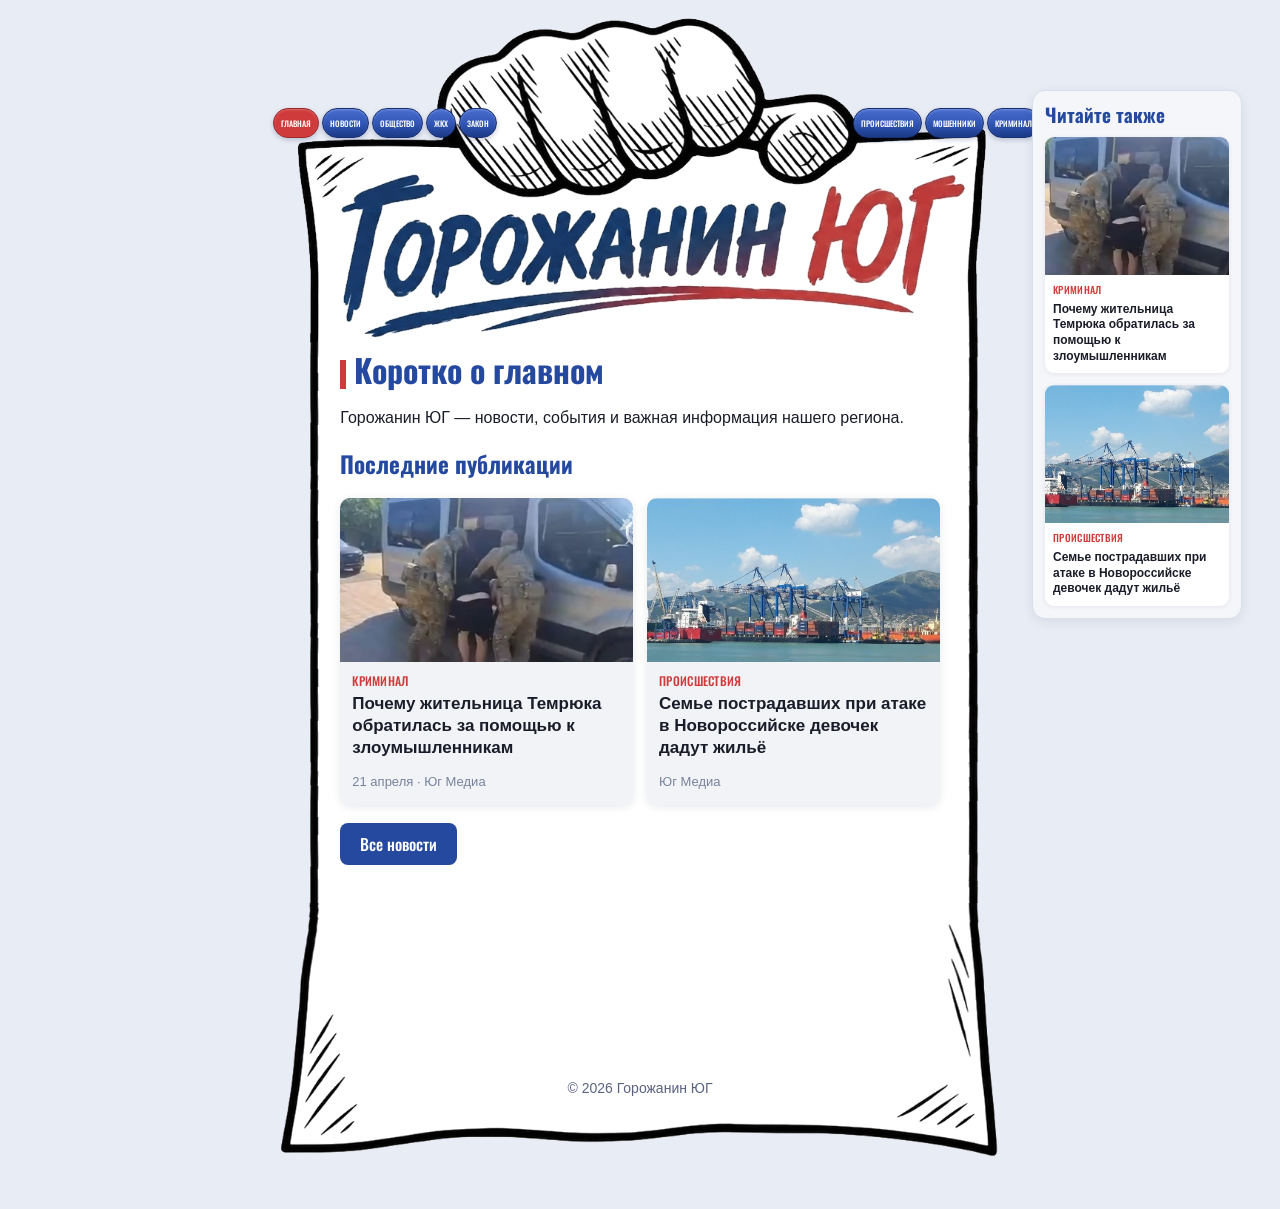
==== commit f5ce2e82: "Add files via upload" ====
--- a/index.html
+++ b/index.html
@@ -1,19 +1,15 @@
 <!DOCTYPE html>
-<html lang="ru">
-<head>
-<meta charset="UTF-8">
-<meta name="viewport" content="width=device-width, initial-scale=1">
-<title>Главная — Торожанин ЮГ</title>
-<meta name="description" content="Торожанин ЮГ: Главная">
-<link href="https://fonts.googleapis.com/css2?family=Oswald:wght@500;700&display=swap" rel="stylesheet">
-<link rel="stylesheet" href="style.css">
-</head>
-<body>
-<main>
+<html lang="ru"><head>
+<meta charset="UTF-8"><meta name="viewport" content="width=device-width, initial-scale=1">
+<title>Главная — Горожанин ЮГ</title><meta name="description" content="Горожанин ЮГ: новости юга России">
+<link href="https://fonts.googleapis.com/css2?family=Oswald:wght@500;700&display=swap" rel="stylesheet"><link rel="stylesheet" href="style.css?v=5">
+</head><body><main>
 <h1>Коротко о главном</h1>
-<p>Здесь пишешь пару предложений о том, чем занимается проект и что человек найдёт на сайте.</p>
-<p><a class="btn" href="#">Telegram</a><a class="btn red" href="#">ВКонтакте</a></p>
-</main>
-<script src="site.js"></script>
-</body>
-</html>
+<p>Горожанин ЮГ — новости, события и важная информация нашего региона.</p>
+<h2 class="section-title">Последние публикации</h2>
+<div class="news-grid">
+<a class="news-card" href="crime.html"><img src="news-temryuk.jpg" alt="Кадр из публикации о жительнице Темрюка"><div class="news-card-text"><span class="news-category">Криминал</span><h3>Почему жительница Темрюка обратилась за помощью к злоумышленникам</h3><span class="news-date">21 апреля · Юг Медиа</span></div></a>
+<a class="news-card" href="incidents.html"><img src="news-novorossiysk.jpg" alt="Повреждённый фасад жилого дома в Новороссийске"><div class="news-card-text"><span class="news-category">Происшествия</span><h3>Семье пострадавших при атаке в Новороссийске девочек дадут жильё</h3><span class="news-date">Юг Медиа</span></div></a>
+</div>
+<p class="all-news"><a class="btn" href="news.html">Все новости</a></p>
+</main><script src="site.js"></script></body></html>
--- a/style.css
+++ b/style.css
@@ -1,35 +1,203 @@
-:root{--navy:#17358f;--navy2:#0d2260;--red:#cf3b3b;--bg:#e8ecf4;--ink:#1a1d29;--W:740px;--fw:560px;
---head:"Oswald","Arial Narrow",Impact,sans-serif}
+ :root{--navy:#24499f;--navy2:#173477;--red:#cf3b3b;--bg:#e8ecf4;--ink:#1a1d29;--W:740px;--head:"Oswald","Arial Narrow",Impact,sans-serif}
 *{box-sizing:border-box}
-body{margin:0;padding:0 8px 40px;background:var(--bg);color:var(--ink);font:17px/1.6 Arial,Helvetica,sans-serif;overflow-x:hidden}
-.sheet{width:min(100%,var(--W));margin:0 auto}
+body{margin:0;padding:0 12px 40px;background:var(--bg);color:var(--ink);font:16px/1.6 Arial,Helvetica,sans-serif;overflow-x:hidden}
+.page-layout{width:min(100%,980px);margin:0 auto;display:flex;align-items:flex-start;gap:18px}
+.sheet{width:min(100%,var(--W));flex:0 1 740px;min-width:0;margin:0}
 .sheet-top{position:relative;margin-top:14px}
 .sheet-top .top{display:block;width:100%;height:auto;position:relative;z-index:2;pointer-events:none}
-.pill,.links{position:absolute;left:50%;top:30.3%;transform:translate(-50%,-50%);width:min(calc(100vw - 16px),1360px);height:max(13.5%,40px)}
-.pill{z-index:1;border-radius:999px;border:2px solid #081646;background:linear-gradient(#2a52c4,var(--navy2));box-shadow:0 3px 8px rgba(13,34,96,.35)}
-.links{z-index:3;pointer-events:none}
-.menu{display:grid;grid-template-columns:minmax(0,1fr) var(--fw) minmax(0,1fr);align-items:center;height:100%;padding:0 18px}
-.l,.r{display:flex;justify-content:space-evenly;align-items:center;min-width:0;gap:2px}
-.menu a{pointer-events:auto;font:500 12px var(--head);letter-spacing:.3px;text-transform:uppercase;color:#fff;text-decoration:none;padding:6px 8px;border-radius:999px;white-space:nowrap}
-.r{padding-left:0}.r a{font-size:10px;padding:5px 6px}
+.pill,.links{position:absolute;left:50%;top:39%;transform:translate(-50%,-50%);width:100%;height:46px}
+.pill{z-index:1;border-radius:13px;border:1px solid #172e70;background:linear-gradient(180deg,#496ed0 0%,#3156b5 52%,#1b3987 100%);box-shadow:0 4px 12px rgba(13,34,96,.24),inset 0 1px 2px rgba(255,255,255,.28)}
+.links{z-index:4;pointer-events:none}
+.menu{display:flex;align-items:center;justify-content:center;gap:clamp(0px,.2vw,3px);height:100%;padding:0 5px;white-space:nowrap;max-width:100%;}
+.menu a{pointer-events:auto;font:500 9px var(--head);letter-spacing:0;text-transform:uppercase;color:#fff;text-decoration:none;padding:7px 4px;border-radius:8px;white-space:nowrap;transition:background .18s ease}
 .menu a:hover,.menu a.on{background:var(--red)}
 .burger{display:none}
-.sheet-body{margin-top:-1px;min-height:260px;padding:4px 9.5% 8px;background:url(tile.png) repeat-y;background-size:100% auto}
+.sheet-body{position:relative;z-index:1;margin-top:-1px;min-height:260px;padding:4px 9.5% 16px;background:url(tile.png) repeat-y;background-size:100% auto}
 .sheet-bottom{position:relative;margin-top:-1px}
 .sheet-bottom img{display:block;width:100%;height:auto}
 .sheet-bottom p{position:absolute;left:0;right:0;bottom:26%;margin:0;text-align:center;font-size:14px;color:#5a6280}
-h1{margin:6px 0 16px;padding-left:14px;border-left:6px solid var(--red);font:700 32px/1.15 var(--head);color:var(--navy)}
+h1{position:relative;margin:6px 0 16px;padding-left:14px;border-left:0;font:700 32px/1.15 var(--head);color:var(--navy)}
+h1::before{content:"";position:absolute;left:0;top:8px;width:6px;height:calc(100% - 8px);background:var(--red)}
+h2{font:700 23px/1.25 var(--head);color:var(--navy)}
 p{margin:0 0 14px}
-.btn{display:inline-block;margin:0 8px 8px 0;padding:10px 22px;border-radius:8px;background:var(--navy);color:#fff;font:500 16px var(--head);text-decoration:none}
-.btn.red{background:var(--red)}.btn:hover{background:var(--ink)}
+.btn{display:inline-block;margin:0 8px 8px 0;padding:9px 20px;border-radius:8px;background:var(--navy);color:#fff;font:500 16px var(--head);text-decoration:none}
+.btn:hover{background:var(--ink)}
+.news-grid{display:grid;grid-template-columns:repeat(2,minmax(0,1fr));gap:14px}
+.news-card{display:block;overflow:hidden;border-radius:10px;background:#f1f3f7;color:var(--ink);text-decoration:none;box-shadow:0 2px 8px rgba(20,35,70,.10);transition:transform .18s,box-shadow .18s}
+.news-card:hover,.side-card:hover{transform:translateY(-2px);box-shadow:0 5px 14px rgba(20,35,70,.16)}
+.news-card img{display:block;width:100%;aspect-ratio:16/9;object-fit:cover}
+.news-card-text{padding:10px 12px 12px}
+.news-category,.side-category{display:block;color:var(--red);font:500 12px var(--head);text-transform:uppercase;letter-spacing:.3px}
+.news-card h3{margin:4px 0 8px;font:600 17px/1.3 Arial,sans-serif;color:var(--ink)}
+.news-date{font-size:13px;color:#78839b}
+.all-news{margin-top:18px}
+.article-image{display:block;width:100%;max-height:360px;object-fit:cover;border-radius:9px;margin:0 0 14px}
+.article h2{margin:0 0 8px}
+.sidebar{flex:0 0 210px;margin-top:22px;padding:12px;background:#f5f6fa;border:1px solid #d9dfed;border-radius:13px;box-shadow:0 3px 12px rgba(20,35,70,.08)}
+.sidebar h2{margin:0 0 10px;font-size:19px}
+.side-card{display:block;margin-bottom:12px;overflow:hidden;border-radius:9px;background:#fff;color:var(--ink);text-decoration:none;box-shadow:0 1px 5px rgba(20,35,70,.08);transition:transform .18s,box-shadow .18s}
+.side-card:last-child{margin-bottom:0}
+.side-card img{display:block;width:100%;aspect-ratio:4/3;object-fit:cover}
+.side-card strong{display:block;padding:5px 8px 9px;font-size:12px;line-height:1.3}
+.side-category{padding:7px 8px 0;font-size:10px}
 .video{aspect-ratio:16/9;display:grid;place-items:center;margin:0 0 16px;border-radius:10px;background:#dfe5f1;color:#4a5575;text-align:center;padding:12px}
 .video iframe{width:100%;height:100%;border:0;border-radius:10px}
 a:focus-visible,button:focus-visible{outline:3px solid var(--red);outline-offset:3px}
-@media(max-width:1279px){
-.menu{display:none;position:absolute;top:calc(100% + 8px);right:10px;width:min(270px,calc(100% - 20px));height:auto;padding:10px;grid-template-columns:none;background:var(--navy2);border:2px solid #081646;border-radius:14px;pointer-events:auto}
-.open .menu{display:block}
-.l,.r{flex-direction:column;align-items:stretch}
-.menu a,.r a{display:block;font-size:15px;padding:10px 14px}
-.burger{display:block;pointer-events:auto;position:absolute;right:14px;top:50%;transform:translateY(-50%);border:0;border-radius:999px;padding:6px 16px;background:var(--red);color:#fff;font:500 13px var(--head);cursor:pointer}
-}
-@media(max-width:560px){body{font-size:16px}h1{font-size:26px}.sheet-body{padding:2px 9%}}
+@media(max-width:900px){.page-layout{display:block;width:min(100%,740px)}.sheet{width:100%}.sidebar{width:100%;margin:14px 0 0;display:grid;grid-template-columns:repeat(2,minmax(0,1fr));gap:10px}.sidebar h2{grid-column:1/-1;margin-bottom:0}.side-card{margin:0}}
+@media(max-width:760px){.pill,.links{width:100%;height:44px;top:39%}.menu{display:none;position:absolute;top:calc(100% + 8px);right:8px;width:min(280px,calc(100vw - 32px));height:auto;padding:9px;white-space:normal;align-items:stretch;flex-direction:column;gap:2px;background:var(--navy2);border:1px solid #10265f;border-radius:12px;box-shadow:0 7px 18px rgba(0,0,0,.2);pointer-events:auto}.links.open .menu{display:flex}.menu a{display:block;font-size:14px;padding:9px 12px}.burger{display:block;pointer-events:auto;position:absolute;right:12px;top:50%;transform:translateY(-50%);border:0;border-radius:8px;padding:7px 15px;background:var(--red);color:#fff;font:500 13px var(--head);cursor:pointer}}
+@media(max-width:560px){body{padding:0 7px 28px;font-size:15px}h1{font-size:26px}.sheet-body{padding:2px 8% 14px}.news-grid{grid-template-columns:1fr}.sidebar{grid-template-columns:repeat(2,minmax(0,1fr))}.news-card h3{font-size:16px}}
+
+@media(min-width:761px) and (max-width:1050px){.menu{gap:1px;padding:0 6px}.menu a{font-size:9px;padding:7px 4px}}
+
+/* Header alignment correction v2 */
+@media(min-width:761px){.sheet-top .top{position:relative}.pill,.links{max-width:100%;}}
+
+
+/* ===== FINAL LAYOUT FIX ===== */
+/* Keep the paper centered in the viewport; sidebar sits to its left without shifting it. */
+.page-layout{
+  display:block;
+  position:relative;
+  width:100%;
+  max-width:none;
+  margin:0 auto;
+}
+.sheet{
+  width:min(100%, var(--W));
+  margin:14px auto 0;
+  flex:none;
+}
+.sidebar{
+  position:absolute;
+  top:22px;
+  left:calc(50% - (var(--W) / 2) - 228px);
+  right:auto;
+  width:210px;
+  margin:0;
+  z-index:5;
+}
+/* Keep the fist artwork above the navigation bar. */
+.sheet-top{position:relative; isolation:isolate;}
+.sheet-top .top{position:relative;z-index:3;}
+.pill{z-index:1;}
+.links{z-index:4;}
+/* The menu has two groups, leaving the central fist area completely empty. */
+.menu{
+  display:grid;
+  grid-template-columns:minmax(0,21fr) minmax(0,58fr) minmax(0,21fr);
+  align-items:center;
+  justify-content:stretch;
+  gap:0;
+  padding:0 5px;
+}
+.menu-group{
+  display:flex;
+  align-items:center;
+  justify-content:space-around;
+  min-width:0;
+  gap:0;
+}
+.menu-gap{width:100%;display:block;}
+.menu-group a{
+  font-size:8px;
+  padding:6px 3px;
+  letter-spacing:0;
+}
+/* Responsive: sidebar moves below the centered paper on narrower screens. */
+@media(max-width:1100px){
+  .page-layout{width:min(100%,740px);}
+  .sheet{width:100%;margin:14px auto 0;}
+  .sidebar{
+    position:static;
+    width:100%;
+    margin:14px auto 0;
+    display:grid;
+    grid-template-columns:repeat(2,minmax(0,1fr));
+    gap:10px;
+  }
+  .sidebar h2{grid-column:1/-1;margin:0;}
+  .side-card{margin:0;}
+}
+@media(max-width:760px){
+  .pill,.links{width:100%;height:44px;top:39%;}
+  .menu{
+    display:none;
+    position:absolute;
+    top:calc(100% + 8px);
+    right:8px;
+    width:min(280px,calc(100vw - 32px));
+    height:auto;
+    padding:9px;
+    white-space:normal;
+    align-items:stretch;
+    grid-template-columns:1fr;
+    gap:0;
+    background:var(--navy2);
+    border:1px solid #10265f;
+    border-radius:12px;
+    box-shadow:0 7px 18px rgba(0,0,0,.2);
+    pointer-events:auto;
+  }
+  .links.open .menu{display:flex;}
+  .menu-group{display:flex;flex-direction:column;align-items:stretch;}
+  .menu-gap{display:none;}
+  .menu a,.menu-group a{display:block;font-size:14px;padding:9px 12px;}
+}
+@media(max-width:560px){
+  .sidebar{grid-template-columns:repeat(2,minmax(0,1fr));}
+}
+
+
+/* ===== Requested layout refinements ===== */
+@media(min-width:1101px){
+  .sidebar{
+    left:calc(50% + (var(--W) / 2) + 22px);
+    right:auto;
+    top:76px;
+  }
+}
+/* Raise the navigation above the paper area and keep the fist unobstructed. */
+.pill{
+  background:transparent;
+  border:0;
+  box-shadow:none;
+  height:42px;
+  top:33%;
+}
+.links{
+  top:33%;
+  height:42px;
+}
+.menu{
+  grid-template-columns:minmax(0,21fr) minmax(0,58fr) minmax(0,21fr);
+  padding:0 3px;
+}
+.menu-group{
+  justify-content:space-evenly;
+  gap:3px;
+}
+.menu-group a{
+  display:inline-flex;
+  align-items:center;
+  justify-content:center;
+  min-height:30px;
+  padding:6px 7px;
+  border:1px solid #172e70;
+  border-radius:999px;
+  background:linear-gradient(180deg,#496ed0 0%,#3156b5 52%,#1b3987 100%);
+  box-shadow:0 2px 5px rgba(13,34,96,.22),inset 0 1px 2px rgba(255,255,255,.25);
+  font-size:8px;
+}
+.menu-group a:hover,.menu-group a.on{
+  background:var(--red);
+  border-color:#9f2929;
+}
+@media(max-width:760px){
+  .pill,.links{top:33%;height:42px;}
+  .menu-group a,.menu a{
+    min-height:0;
+    border-radius:8px;
+    padding:9px 12px;
+    font-size:14px;
+  }
+}
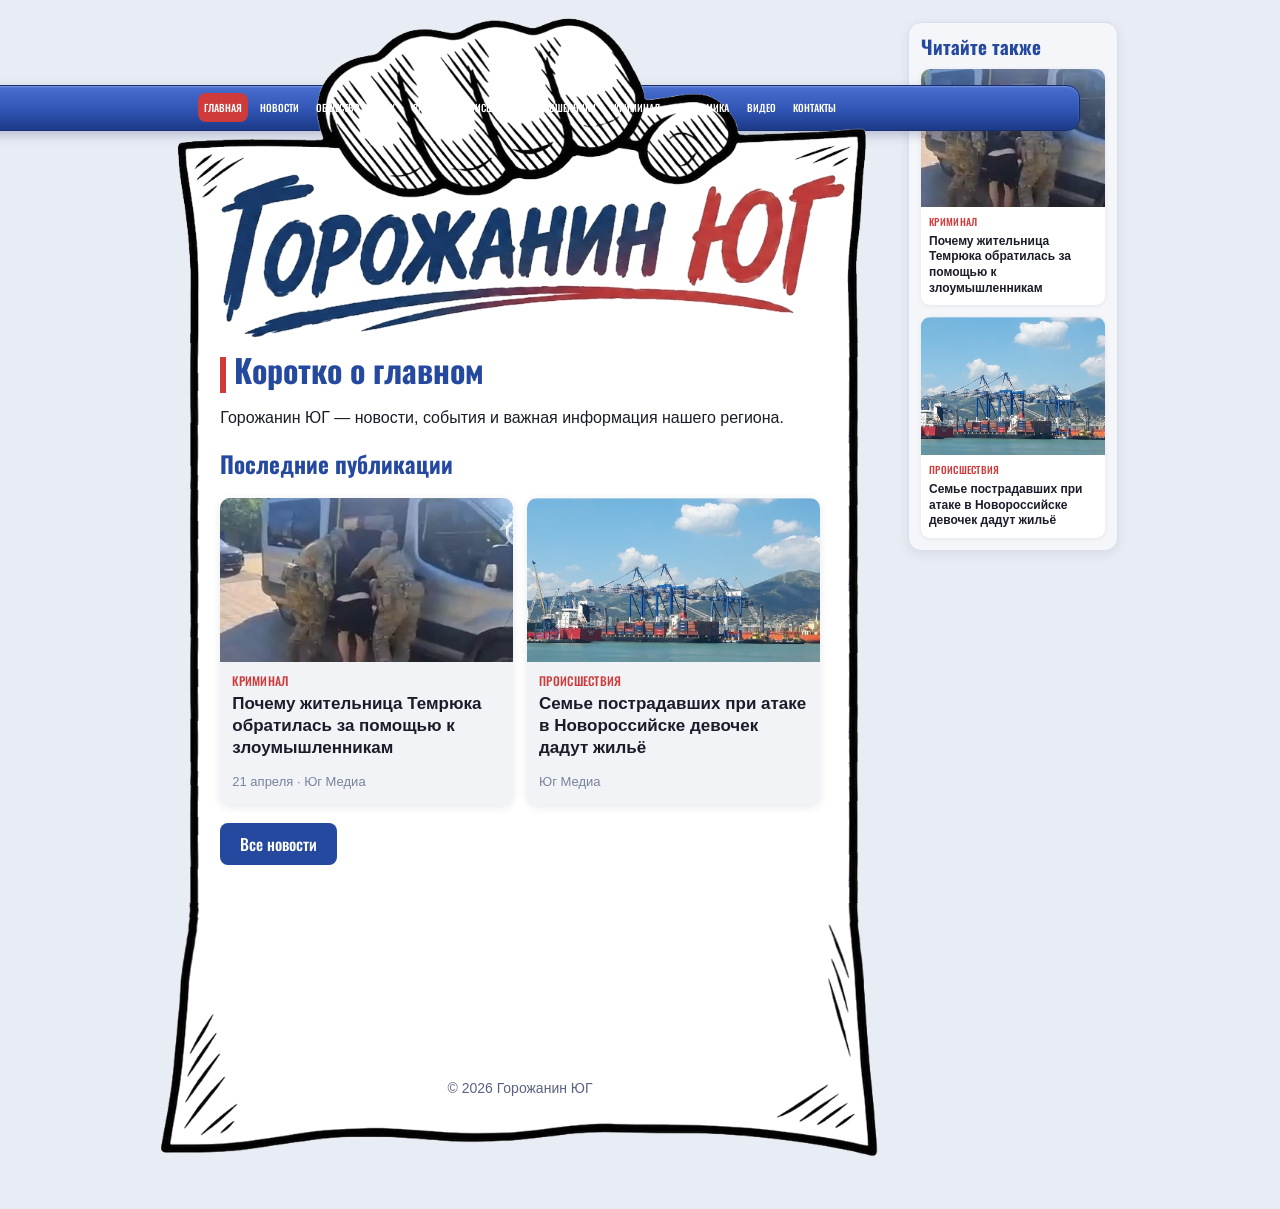
==== commit 13e2f1b7: "Add files via upload" ====
--- a/index.html
+++ b/index.html
@@ -2,7 +2,7 @@
 <html lang="ru"><head>
 <meta charset="UTF-8"><meta name="viewport" content="width=device-width, initial-scale=1">
 <title>Главная — Горожанин ЮГ</title><meta name="description" content="Горожанин ЮГ: новости юга России">
-<link href="https://fonts.googleapis.com/css2?family=Oswald:wght@500;700&display=swap" rel="stylesheet"><link rel="stylesheet" href="style.css?v=5">
+<link href="https://fonts.googleapis.com/css2?family=Oswald:wght@500;700&display=swap" rel="stylesheet"><link rel="stylesheet" href="style.css">
 </head><body><main>
 <h1>Коротко о главном</h1>
 <p>Горожанин ЮГ — новости, события и важная информация нашего региона.</p>
--- a/style.css
+++ b/style.css
@@ -5,11 +5,11 @@
 .sheet{width:min(100%,var(--W));flex:0 1 740px;min-width:0;margin:0}
 .sheet-top{position:relative;margin-top:14px}
 .sheet-top .top{display:block;width:100%;height:auto;position:relative;z-index:2;pointer-events:none}
-.pill,.links{position:absolute;left:50%;top:39%;transform:translate(-50%,-50%);width:100%;height:46px}
+.pill,.links{position:absolute;left:50%;top:28.5%;transform:translate(-50%,-50%);width:min(calc(100vw - 24px),1120px);height:46px}
 .pill{z-index:1;border-radius:13px;border:1px solid #172e70;background:linear-gradient(180deg,#496ed0 0%,#3156b5 52%,#1b3987 100%);box-shadow:0 4px 12px rgba(13,34,96,.24),inset 0 1px 2px rgba(255,255,255,.28)}
 .links{z-index:4;pointer-events:none}
-.menu{display:flex;align-items:center;justify-content:center;gap:clamp(0px,.2vw,3px);height:100%;padding:0 5px;white-space:nowrap;max-width:100%;}
-.menu a{pointer-events:auto;font:500 9px var(--head);letter-spacing:0;text-transform:uppercase;color:#fff;text-decoration:none;padding:7px 4px;border-radius:8px;white-space:nowrap;transition:background .18s ease}
+.menu{display:flex;align-items:center;justify-content:center;gap:clamp(1px,.45vw,7px);height:100%;padding:0 10px;white-space:nowrap;max-width:100%;}
+.menu a{pointer-events:auto;font:500 10px var(--head);letter-spacing:0;text-transform:uppercase;color:#fff;text-decoration:none;padding:7px 6px;border-radius:8px;white-space:nowrap;transition:background .18s ease}
 .menu a:hover,.menu a.on{background:var(--red)}
 .burger{display:none}
 .sheet-body{position:relative;z-index:1;margin-top:-1px;min-height:260px;padding:4px 9.5% 16px;background:url(tile.png) repeat-y;background-size:100% auto}
@@ -17,7 +17,7 @@
 .sheet-bottom img{display:block;width:100%;height:auto}
 .sheet-bottom p{position:absolute;left:0;right:0;bottom:26%;margin:0;text-align:center;font-size:14px;color:#5a6280}
 h1{position:relative;margin:6px 0 16px;padding-left:14px;border-left:0;font:700 32px/1.15 var(--head);color:var(--navy)}
-h1::before{content:"";position:absolute;left:0;top:8px;width:6px;height:calc(100% - 8px);background:var(--red)}
+h1::before{content:"";position:absolute;left:0;top:5px;width:6px;height:calc(100% - 1px);background:var(--red)}
 h2{font:700 23px/1.25 var(--head);color:var(--navy)}
 p{margin:0 0 14px}
 .btn{display:inline-block;margin:0 8px 8px 0;padding:9px 20px;border-radius:8px;background:var(--navy);color:#fff;font:500 16px var(--head);text-decoration:none}
@@ -44,160 +44,7 @@
 .video iframe{width:100%;height:100%;border:0;border-radius:10px}
 a:focus-visible,button:focus-visible{outline:3px solid var(--red);outline-offset:3px}
 @media(max-width:900px){.page-layout{display:block;width:min(100%,740px)}.sheet{width:100%}.sidebar{width:100%;margin:14px 0 0;display:grid;grid-template-columns:repeat(2,minmax(0,1fr));gap:10px}.sidebar h2{grid-column:1/-1;margin-bottom:0}.side-card{margin:0}}
-@media(max-width:760px){.pill,.links{width:100%;height:44px;top:39%}.menu{display:none;position:absolute;top:calc(100% + 8px);right:8px;width:min(280px,calc(100vw - 32px));height:auto;padding:9px;white-space:normal;align-items:stretch;flex-direction:column;gap:2px;background:var(--navy2);border:1px solid #10265f;border-radius:12px;box-shadow:0 7px 18px rgba(0,0,0,.2);pointer-events:auto}.links.open .menu{display:flex}.menu a{display:block;font-size:14px;padding:9px 12px}.burger{display:block;pointer-events:auto;position:absolute;right:12px;top:50%;transform:translateY(-50%);border:0;border-radius:8px;padding:7px 15px;background:var(--red);color:#fff;font:500 13px var(--head);cursor:pointer}}
+@media(max-width:760px){.pill,.links{width:calc(100vw - 24px);height:44px}.menu{display:none;position:absolute;top:calc(100% + 8px);right:8px;width:min(280px,calc(100vw - 32px));height:auto;padding:9px;white-space:normal;align-items:stretch;flex-direction:column;gap:2px;background:var(--navy2);border:1px solid #10265f;border-radius:12px;box-shadow:0 7px 18px rgba(0,0,0,.2);pointer-events:auto}.links.open .menu{display:flex}.menu a{display:block;font-size:14px;padding:9px 12px}.burger{display:block;pointer-events:auto;position:absolute;right:12px;top:50%;transform:translateY(-50%);border:0;border-radius:8px;padding:7px 15px;background:var(--red);color:#fff;font:500 13px var(--head);cursor:pointer}}
 @media(max-width:560px){body{padding:0 7px 28px;font-size:15px}h1{font-size:26px}.sheet-body{padding:2px 8% 14px}.news-grid{grid-template-columns:1fr}.sidebar{grid-template-columns:repeat(2,minmax(0,1fr))}.news-card h3{font-size:16px}}
 
 @media(min-width:761px) and (max-width:1050px){.menu{gap:1px;padding:0 6px}.menu a{font-size:9px;padding:7px 4px}}
-
-/* Header alignment correction v2 */
-@media(min-width:761px){.sheet-top .top{position:relative}.pill,.links{max-width:100%;}}
-
-
-/* ===== FINAL LAYOUT FIX ===== */
-/* Keep the paper centered in the viewport; sidebar sits to its left without shifting it. */
-.page-layout{
-  display:block;
-  position:relative;
-  width:100%;
-  max-width:none;
-  margin:0 auto;
-}
-.sheet{
-  width:min(100%, var(--W));
-  margin:14px auto 0;
-  flex:none;
-}
-.sidebar{
-  position:absolute;
-  top:22px;
-  left:calc(50% - (var(--W) / 2) - 228px);
-  right:auto;
-  width:210px;
-  margin:0;
-  z-index:5;
-}
-/* Keep the fist artwork above the navigation bar. */
-.sheet-top{position:relative; isolation:isolate;}
-.sheet-top .top{position:relative;z-index:3;}
-.pill{z-index:1;}
-.links{z-index:4;}
-/* The menu has two groups, leaving the central fist area completely empty. */
-.menu{
-  display:grid;
-  grid-template-columns:minmax(0,21fr) minmax(0,58fr) minmax(0,21fr);
-  align-items:center;
-  justify-content:stretch;
-  gap:0;
-  padding:0 5px;
-}
-.menu-group{
-  display:flex;
-  align-items:center;
-  justify-content:space-around;
-  min-width:0;
-  gap:0;
-}
-.menu-gap{width:100%;display:block;}
-.menu-group a{
-  font-size:8px;
-  padding:6px 3px;
-  letter-spacing:0;
-}
-/* Responsive: sidebar moves below the centered paper on narrower screens. */
-@media(max-width:1100px){
-  .page-layout{width:min(100%,740px);}
-  .sheet{width:100%;margin:14px auto 0;}
-  .sidebar{
-    position:static;
-    width:100%;
-    margin:14px auto 0;
-    display:grid;
-    grid-template-columns:repeat(2,minmax(0,1fr));
-    gap:10px;
-  }
-  .sidebar h2{grid-column:1/-1;margin:0;}
-  .side-card{margin:0;}
-}
-@media(max-width:760px){
-  .pill,.links{width:100%;height:44px;top:39%;}
-  .menu{
-    display:none;
-    position:absolute;
-    top:calc(100% + 8px);
-    right:8px;
-    width:min(280px,calc(100vw - 32px));
-    height:auto;
-    padding:9px;
-    white-space:normal;
-    align-items:stretch;
-    grid-template-columns:1fr;
-    gap:0;
-    background:var(--navy2);
-    border:1px solid #10265f;
-    border-radius:12px;
-    box-shadow:0 7px 18px rgba(0,0,0,.2);
-    pointer-events:auto;
-  }
-  .links.open .menu{display:flex;}
-  .menu-group{display:flex;flex-direction:column;align-items:stretch;}
-  .menu-gap{display:none;}
-  .menu a,.menu-group a{display:block;font-size:14px;padding:9px 12px;}
-}
-@media(max-width:560px){
-  .sidebar{grid-template-columns:repeat(2,minmax(0,1fr));}
-}
-
-
-/* ===== Requested layout refinements ===== */
-@media(min-width:1101px){
-  .sidebar{
-    left:calc(50% + (var(--W) / 2) + 22px);
-    right:auto;
-    top:76px;
-  }
-}
-/* Raise the navigation above the paper area and keep the fist unobstructed. */
-.pill{
-  background:transparent;
-  border:0;
-  box-shadow:none;
-  height:42px;
-  top:33%;
-}
-.links{
-  top:33%;
-  height:42px;
-}
-.menu{
-  grid-template-columns:minmax(0,21fr) minmax(0,58fr) minmax(0,21fr);
-  padding:0 3px;
-}
-.menu-group{
-  justify-content:space-evenly;
-  gap:3px;
-}
-.menu-group a{
-  display:inline-flex;
-  align-items:center;
-  justify-content:center;
-  min-height:30px;
-  padding:6px 7px;
-  border:1px solid #172e70;
-  border-radius:999px;
-  background:linear-gradient(180deg,#496ed0 0%,#3156b5 52%,#1b3987 100%);
-  box-shadow:0 2px 5px rgba(13,34,96,.22),inset 0 1px 2px rgba(255,255,255,.25);
-  font-size:8px;
-}
-.menu-group a:hover,.menu-group a.on{
-  background:var(--red);
-  border-color:#9f2929;
-}
-@media(max-width:760px){
-  .pill,.links{top:33%;height:42px;}
-  .menu-group a,.menu a{
-    min-height:0;
-    border-radius:8px;
-    padding:9px 12px;
-    font-size:14px;
-  }
-}
